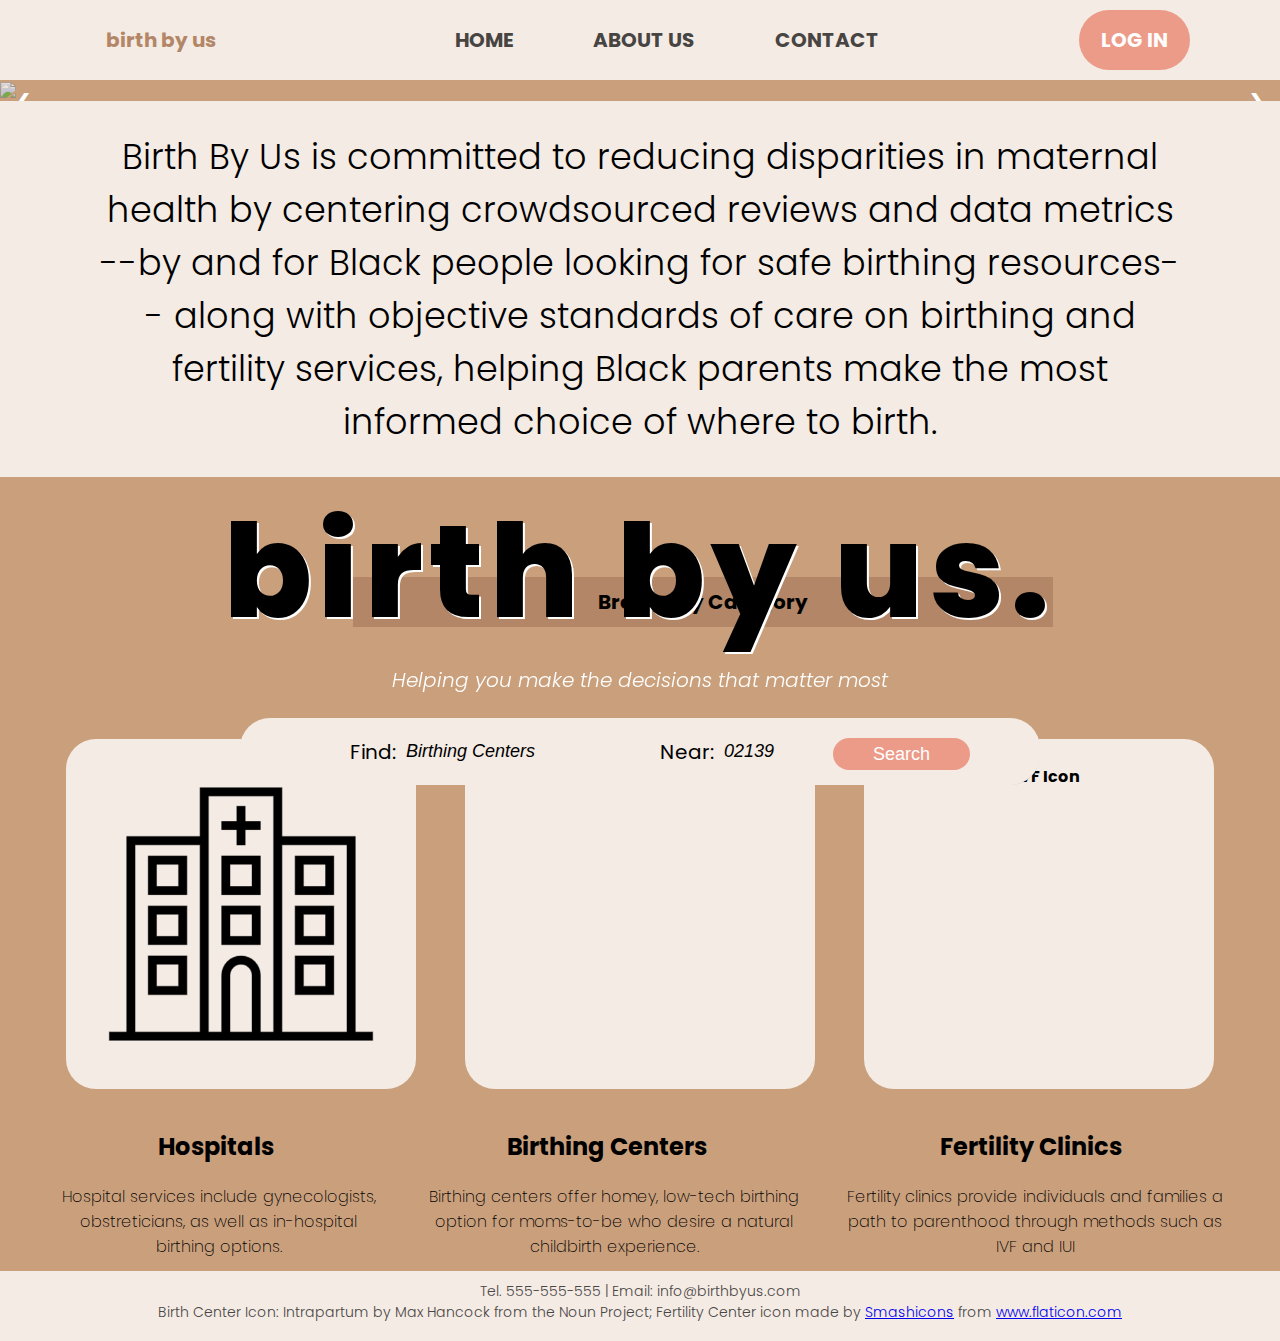
==== index.html @ 6ff8e8ef "just checking" ====
<!DOCTYPE html>
<html lang="en">
<head>
    <meta charset="UTF-8">
    <meta http-equiv="X-UA-Compatible" content="IE=edge">
    <meta name="viewport" content="width=device-width, initial-scale=1.0">
    <title>birth by us</title>
    <link rel="stylesheet" href="index.css" />
    <link rel="stylesheet" href="https://fonts.googleapis.com/css2?family=Poppins:ital,wght@0,100;0,200;0,300;0,400;0,500;0,700;0,800;1,100;1,200;1,300;1,400;1,500;1,700&display=swap"/>
    <script type="text/javascript" src="index.js"></script>
</head>

<body>
    <nav>
        <div id="NavBarContainer">
            <a id="NavLogo" href="./index.html">
                birth by us
            </a>
            <ul>
                <li><a href="./index.html">HOME</a></li>
                <li><a href="./pages/About.html" >ABOUT US</a> </li>
                <li> <a href="./pages/Contact.html">CONTACT</a></li>
                
    
            </ul>
            <nav id="NavBarButton"><a href="pages/Login.html">LOG IN</a>  </nav>
        </div>
    
    </nav>
    <div class= "header">
        <h1>birth by us. </h1>
    <div>
        <h6> Helping you make the decisions that matter most</h6>
    </div>
    

    <div class="search-bar">
        <div class = "search-contents">
        <form  action ="/" method = "get"  class = "searchbar-form">
          <label> Find:  </label>
            <input type="text" class= "search-cont" name="service" size="20"  placeholder = "Birthing Centers"/>
           
            <label> Near: </label>
            <input type="text" class= "search-cont" name="service" size="6"  placeholder = "02139"/>
            <a href="./pages/Feed.html"><button class="search-btn">Search </button> </a>
            </form>
          
        
        </div>
        </div>
        </div>
    <!-- Slideshow container -->
<div class="slideshow-container">

    <!-- Full-width images with number and caption text -->
    <div class="mySlides fade">
     
      <img src="./images/black mom baby afro.jpg" style="width:100%">
   
    </div>
  
    <div class="mySlides fade">
     
      <img src="./images/Image Slider 2.jpeg" style="width:100%">
    
    </div>
  
    <div class="mySlides fade">
 
      <img src="./images/Image Slider 3.jpeg" style="width:100%">
      
    </div>

    <div class="mySlides fade">
 
        <img src="./images/Image Slider Option 2.jpg" style="width:100%">
        
      </div>

      <div class="mySlides fade">
 
        <img src="./images/Image Slider 5.jpeg" style="width:100%">
        
      </div>

      <div class="mySlides fade">
 
        <img src="./images/Image Slider 6.jpeg" style="width:100%">
        
      </div>
  
    <!-- Next and previous buttons -->
    <a class="prev" onclick="plusSlides(-1)">&#10094;</a>
    <a class="next" onclick="plusSlides(1)">&#10095;</a>
  </div>
  <div class="mission">
    <p>
    Birth By Us is committed to reducing disparities in maternal health by centering crowdsourced reviews and data metrics --by and for Black people looking for safe birthing resources-- along with objective standards of care on birthing and fertility services, helping Black parents make the most informed choice of where to birth. 
    </p>
</div>

<div class = "subtitle">
    <p> Browse by Category</p>
   </div>
   <div>
    <center>
        <table>
         <tr>
             
             <th>
                 <div class="icon-holder">
                     <img src="./images/hospital-icon-png.png" alt="hospital icon"/>
                 </div>
             </th>
             <th>
             <div class="icon-holder">
                    <img src= "./images/birthcentericon.png"  alt= "birth center icon"/>
                 </div>
             </th>
             <th>
             <div class="icon-holder">
                    <img src= "./images/ivficon.png" alt="IVF Icon"/>
                 </div>
             </th>
         </tr>

       <tr>
           <th>
               <h2>Hospitals</h2>
           </th>
           <th>
               <h2>Birthing Centers</h2>
           </th>
           <th>
               <h2>Fertility Clinics</h2>
           </th>
       </tr>

       <tr>
           <td>
               <p>
               Hospital services include gynecologists, obstreticians, as well as in-hospital birthing options.
               </p>
           </td>

           <td>
               <p>
               Birthing centers offer homey, low-tech birthing option for moms-to-be who desire a natural childbirth experience.
               </p>
           </td>

           <td>
               <p>
               Fertility clinics provide individuals and families a path to parenthood through methods such as IVF and IUI
               </p>
           </td>
       </tr>

     </table> 
     </center>
   </div>
   <div class = "footer">
    <p> Tel. 555-555-555 | Email: info@birthbyus.com </p> 
    <p>Birth Center Icon: Intrapartum by Max Hancock from the Noun Project; Fertility Center icon made by <a href="https://www.flaticon.com/authors/smashicons" >Smashicons</a> from <a href="https://www.flaticon.com/" title="Flaticon">www.flaticon.com</a>
    </p>
 </div>


  
  
  <!-- The dots/circles
  <div style="text-align:center">
    <span class="dot" onclick="currentSlide(1)"></span>
    <span class="dot" onclick="currentSlide(2)"></span>
    <span class="dot" onclick="currentSlide(3)"></span>
  </div> -->
    
  <script>
    var slideIndex = 1;
    showSlides(slideIndex);
    
    function plusSlides(n) {
      showSlides(slideIndex += n);
    }
    
    function currentSlide(n) {
      showSlides(slideIndex = n);
    }
    
    function showSlides(n) {
      var i;
      var slides = document.getElementsByClassName("mySlides");
      var dots = document.getElementsByClassName("dot");
      if (n > slides.length) {slideIndex = 1}    
      if (n < 1) {slideIndex = slides.length}
      for (i = 0; i < slides.length; i++) {
          slides[i].style.display = "none";  
      }
    //   for (i = 0; i < dots.length; i++) {
    //       dots[i].className = dots[i].className.replace(" active", "");
    //   }
      slides[slideIndex-1].style.display = "block";  
    //   dots[slideIndex-1].className += " active";
    }
    </script>
</body>
</html>
---- index.css ----
*{
    box-sizing: border-box;
    margin:0;
    padding: 0;
    /* font-family: "Poppins", sans-serif; */
  }
  
  
 
body {
   
    /* height: 2000px; */
    position: relative; 
    /* overflow-y: scroll; */
  }
  html {overflow-y: scroll; overflow-x:hidden;}
  
  html, body{
  margin: 0;
  padding: 0;
  border: 0;
  font-family: "Poppins", sans-serif;
  background-color: #c99f7c;
  }

  nav {
    background: #F4EBE4;
    height: 80px;
    display: flex;
    justify-content: center;
    align-items: center;
    font-size: 1rem;
    position: sticky;
    top: 0;
    z-index: 30;
   
  }
#NavBarContainer{
    display:flex;
    justify-content: space-between;
    height:80px;
    z-index: 1;
    width: 100%;
    padding: 0 24 px;
    max-width: 1100px;
    position: sticky;
}
  
#NavLogo{
    color:#b28666;
    justify-self: flex-start;
    cursor: pointer;
    font-size: 20px;
    display: flex;
    align-items: center;
    /* //margin-left: 24px; */
    font-weight: bold;
    text-decoration: none;
    /* // float:left; */


}

nav ul{
    display:flex;
    list-style:none;
    text-align:center;
    margin-right:-22px;
    align-items:center;
    /* // justify-content: center;
    // float:right; */
   

}

nav li{
    height:80px;
    padding: 0px 24px;
}

nav a{
    color: #474442;
    display:flex;
    align-items: center;
    text-decoration:none;
    font-weight:bold;
    font-size: 20px;
    padding: 40px 1rem;
    height: 100%;
    cursor:pointer;
    /* // justify-content: center;
    // float:right; */
}
nav a:active{
        border-bottom: 3px solid #EC9B89; 
    }
nav a:hover{
        color:black;
    }

#NavBarButton a{
    border-radius: 30px;
    background: #EC9B89;
    white-space: nowrap;
    padding: 10px 22px;
    color: #fff;
    font-size: 16px;
    outline: none;
    border: none;
    cursor: pointer;
    font-weight:bold;
    transition: all 0.2s ease-in-out;
    text-decoration:none;
    font-size: 20px;  
    display:flex;
    align-items:center;
    height:60px;
}

#NavBarButton a:hover{
    transition: all 0.2s ease-in-out;
    background: #bd7c6e;
    color: #fff;
}

.header{
    z-index: 99;
    display: flex;
    align-items: center;
    text-align: center;
    flex-direction: column;
    justify-content: center;
    width:100%;
    top:550px;
    position:absolute;
}

.header h1{
    font-family: 'Poppins';
    font-style: normal;
    font-weight: 800;
    font-size: 130px;
    line-height: 43px;
    
    letter-spacing: 0.05em;
    /* font-family: "Poppins", sans-serif; */
    /* font-family: 'Prata', serif; */
    color: black;
    text-shadow: 2px 2px white;
    margin-bottom: 50px;
   

  }

  .header h6{
  
    /* position: absolute; */
    font-family:'Poppins';
    font-style: italic;
    font-weight: 300;
    font-size: 20px;
    line-height: 75px;
    color: white;
    /* identical to box height, or 167% */
    
    
  }
  
* {box-sizing:border-box}

/* Slideshow container */
.slideshow-container {
  max-width: 100vw;
  position: relative;
  margin: auto;
}

/* Hide the images by default */
/* Hide the images by default */
.mySlides {
    display: none;
  }

/* Next & previous buttons */
.prev, .next {
  cursor: pointer;
  position: absolute;
  top: 50%;
  width: auto;
  margin-top: -22px;
  padding: 16px;
  color: white;
  font-weight: bold;
  font-size: 18px;
  transition: 0.6s ease;
  border-radius: 0 3px 3px 0;
  user-select: none;
}

/* Position the "next button" to the right */
.next {
  right: 0;
  border-radius: 3px 0 0 3px;
}

/* On hover, add a black background color with a little bit see-through */
.prev:hover, .next:hover {
  background-color: #474442;
  opacity: .8;
}

/* Caption text
.text {
  color: #f2f2f2;
  font-size: 15px;
  padding: 8px 12px;
  position: absolute;
  bottom: 8px;
  width: 100%;
  text-align: center;
}

Number text (1/3 etc)
.numbertext {
  color: #f2f2f2;
  font-size: 12px;
  padding: 8px 12px;
  position: absolute;
  top: 0;
} */

/* The dots/bullets/indicators */
.dot {
  cursor: pointer;
  height: 15px;
  width: 15px;
  margin: 0 2px;
  background-color: #bbb;
  border-radius: 50%;
  display: inline-block;
  transition: background-color 0.6s ease;
}

.active, .dot:hover {
  background-color: #717171;
}

/* Fading animation */
.fade {
  -webkit-animation-name: fade;
  -webkit-animation-duration: 1.5s;
  animation-name: fade;
  animation-duration: 1.5s;
}

.mySlides{
    opacity:.7;
}

@-webkit-keyframes fade {
  from {opacity: .3}
  to {opacity: .7}
}

@keyframes fade {
  from {opacity: .3}
  to {opacity: .7}
}

/* searchbar css */
.search-bar {
    border-radius:30px;
    /* margin:auto; */
    display:flex;
    /* justify-content: center; */
    align-items: center;
    position: relative;
    width: 800px;
    height: 67px;
    flex-direction: row;
    z-index:10;
    /* top: 591px;
    left: 23vw; */
    
    background: #F4EBE4;
    /* border: 1px solid #000000; */
    box-sizing: border-box;
    backdrop-filter: blur(4px);
    font-family: "Poppins", sans-serif;
    

}

label {
    font-weight: 400;
    font-size: 20px;
    margin-left: 10px;
    color:#000000;
    align-items: center;
}


.search-cont {
    background:#0000;
    font-size: 18px;
    font-style: italic;
    color: black;
    width: auto;
    border-radius: 30px;
    /* border: 1px; */
    padding: 10px 10px;
    text-decoration: none;
    display: flex;
    flex-direction: row;
    align-items: center;
    
    
    

}

 
input{
    /* resize: none; */
    outline: none;
    border:none;
    font-weight:400;
    color: #0000;
}

.search-cont:hover{
    background: #e4cfbe;
}

.search-btn{
    background: #EC9B89;
    border-radius: 30px;
    width: auto;
    position: absolute;
    padding: .7% 5%;
    font-size: 18px;
    font-weight: 300;
    color: #ffffff;
    border: none;
    /* margin-left: 620px; */
    top: 20px;
    margin-left: 10px;
    /* z-index: inherit; */
    cursor: pointer;

}

.search-btn:hover{
    background: #bd7c6e ;
}

.search-contents{
    display: flex;
    align-items: center;
    justify-content: center;
    flex-direction:row;
    margin-left: 100px;
}

::placeholder {
    color:black;
    font-weight: 400;
    
  }

.searchbar-form{
    display:flex;
    flex-direction: row;
    justify-content: center;
    align-items: center;
  }

  
.mission{
    /* margin-top: 10px; */
    position: relative;
    width: 100vw;
    height: 376px;
    background: #F4EBE4;
    display:flex;
    justify-content: center;
    align-items: center;
    text-align: center;
    z-index:4;
    margin-top: -4px;
    
}

.mission p {
    font-size: 35px;
    width: 85vw;
    font-weight: 300;
}

/* browse by category css */
.hospital-icon{
    width: 280px;
    height: 280px;
}


.icon-holder{
    background: #F4EBE4;
    border-radius: 30px;
    width: 350px;
    height: 350px;
    display: flex;
    justify-content: center;
    align-items: center;
    margin-bottom: 20px;
}

.icon-holder:hover{
    background-color:#c3bcb6;
    cursor: pointer;
}
.icon-holder img{
    width: 300px;
    height: 300px;
    color: black;
    

}

td p{
    font-size: 16px;
    font-weight:200;
    text-align: center;
    margin-bottom:10px;
}

td, th {
    text-align: center;
    padding:10px 10px;
    
    display: flex;
    justify-content: center;
    
    
}
table{
    margin: 40px;
    position: relative;
    top: 160px;
    
}
tr,th{
    display: flex;
    justify-content: space-around;
    text-align: center;
}

.all th{
    width: 450px;
}

.subtitle{
    background: #B28666;
    width:700px;
    display: flex;
    justify-content: center;
    align-items: center;
    height:50px;
    font-weight: 700;
    font-size: 20px;
    position:relative;
    top: 100px;
    left: 353px;
}

/* footer */

.footer {
    background: #F4EBE4;
    width: 100vw;
    padding: 10px;
    bottom: 0;
    height: 70px;
    align-items: center;
    justify-content: center;
    margin-top: 150px;
  

  
}

.footer p{
    font-weight: 300;
    font-size: 14px;
    color: #494644;
    text-align: center;
}
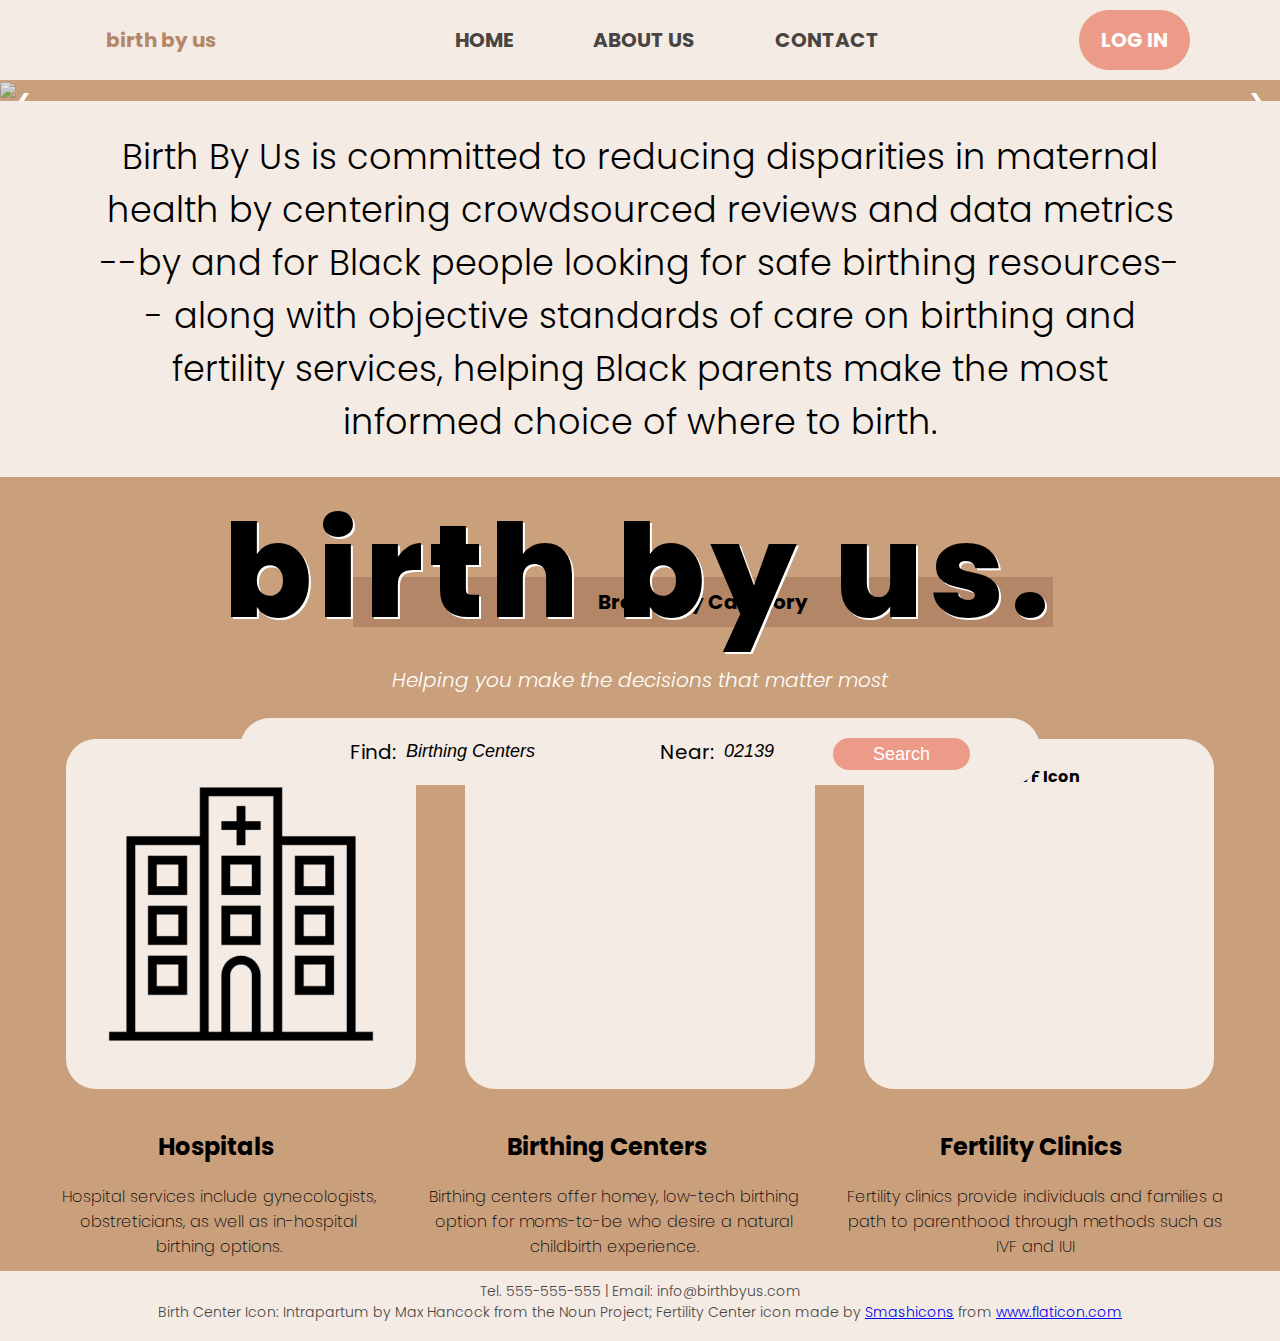
==== commit a0c53713: "starting landing page" ====
--- a/index.html
+++ b/index.html
@@ -7,6 +7,7 @@
     <title>birth by us</title>
     <link rel="stylesheet" href="index.css" />
     <link rel="stylesheet" href="https://fonts.googleapis.com/css2?family=Poppins:ital,wght@0,100;0,200;0,300;0,400;0,500;0,700;0,800;1,100;1,200;1,300;1,400;1,500;1,700&display=swap"/>
+    <link href="https://fonts.googleapis.com/css2?family=Cinzel&family=Montserrat:wght@100&display=swap" rel="stylesheet">
     <script type="text/javascript" src="index.js"></script>
 </head>
 
--- a/index.css
+++ b/index.css
@@ -32,7 +32,8 @@
     font-size: 1rem;
     position: sticky;
     top: 0;
-    z-index: 30;
+    z-index: 99;
+    font-family: "Poppins", sans-serif;
    
   }
 #NavBarContainer{
@@ -124,7 +125,7 @@
 }
 
 .header{
-    z-index: 99;
+    z-index: 90;
     display: flex;
     align-items: center;
     text-align: center;
@@ -471,6 +472,7 @@
     position:relative;
     top: 100px;
     left: 353px;
+    font-family: "Poppins", sans-serif;
 }
 
 /* footer */
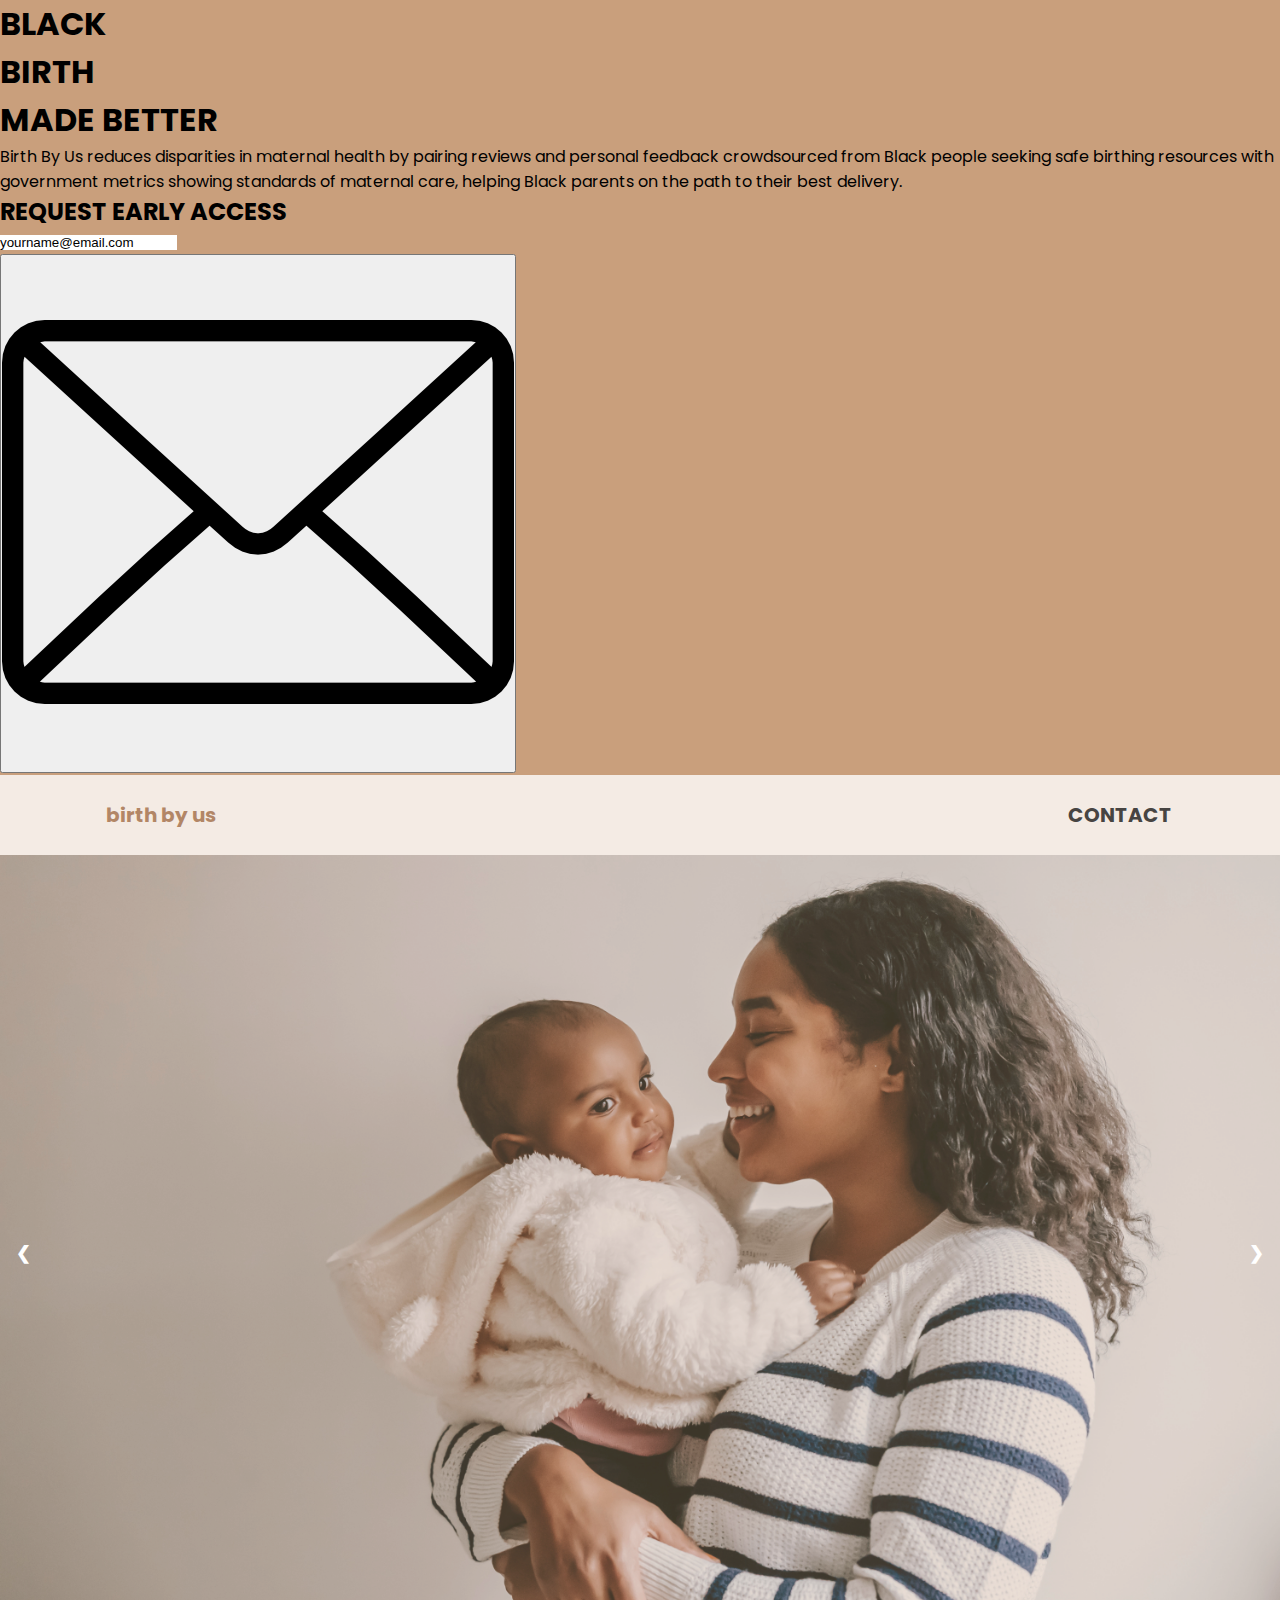
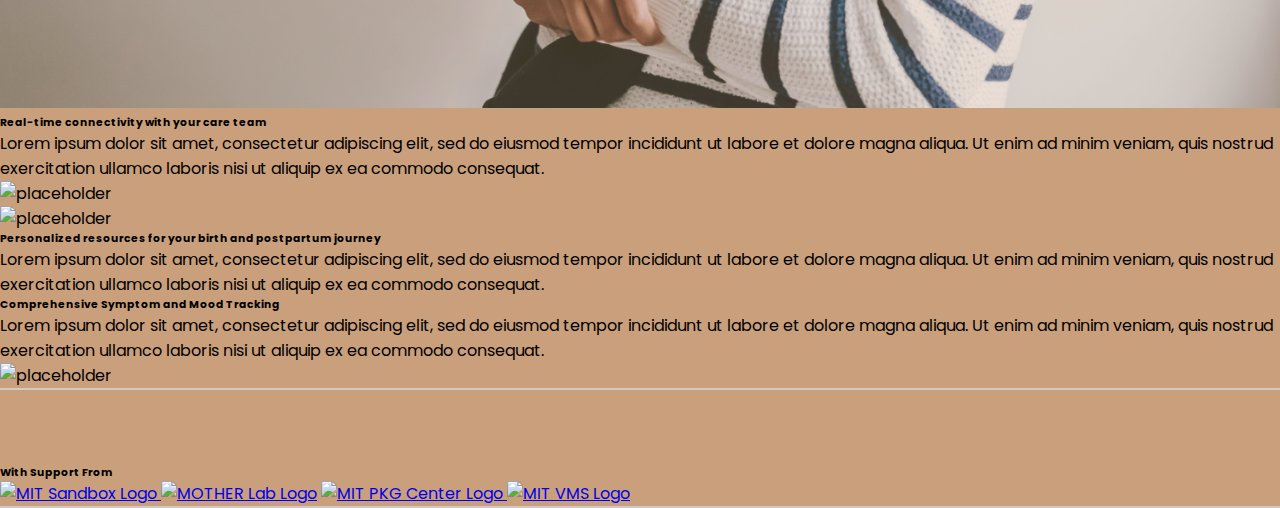
==== commit 31074593: "fixing relative paths" ====
--- a/index.html
+++ b/index.html
@@ -4,205 +4,201 @@
     <meta charset="UTF-8">
     <meta http-equiv="X-UA-Compatible" content="IE=edge">
     <meta name="viewport" content="width=device-width, initial-scale=1.0">
-    <title>birth by us</title>
+    <title>Birth By Us - Coming Soon!</title>    
+    <script src="https://code.jquery.com/jquery-3.6.0.js" integrity="sha256-H+K7U5CnXl1h5ywQfKtSj8PCmoN9aaq30gDh27Xc0jk=" crossorigin="anonymous"></script>
     <link rel="stylesheet" href="index.css" />
     <link rel="stylesheet" href="https://fonts.googleapis.com/css2?family=Poppins:ital,wght@0,100;0,200;0,300;0,400;0,500;0,700;0,800;1,100;1,200;1,300;1,400;1,500;1,700&display=swap"/>
     <link href="https://fonts.googleapis.com/css2?family=Cinzel&family=Montserrat:wght@100&display=swap" rel="stylesheet">
-    <script type="text/javascript" src="index.js"></script>
+    <link href="https://fonts.googleapis.com/css2?family=Montserrat:wght@200&display=swap" rel="stylesheet">
+    <!-- <script src="https://wzrd.in/standalone/formdata-polyfill"></script>
+    <script src="https://wzrd.in/standalone/promise-polyfill@latest"></script>
+    <script src="https://wzrd.in/standalone/whatwg-fetch@latest"></script> -->
+    
+    <!-- <script>
+      const scriptURL = 'https://script.google.com/macros/s/AKfycbyNnKTWGRuVP-s5a5J-nE_4CvB3vjlPwzdeZ0rVAtXZ1LhPDg6mUsQGslbYEujeP3aqlw/exec'
+      const form = document.forms['submit-to-google-sheet']
+    
+    </script> -->
+
+    <script>
+      function SubForm(){
+        $.ajax({
+          url: "https://api.apispreadsheets.com/data/wRZuLTYVSdPDDURr/",
+          type:'post',
+          data: {"email": $("#email").val()},
+          success: function(){
+            console.log("success")
+            alert("We've got you! Be on the lookout for an email in the coming days!")
+          },
+          error: function(){
+            alert("Hmm ... something went wrong. Please send an email to hello@birthbyus.com")
+          }
+        });
+      }
+      </script>
 </head>
-
 <body>
-    <nav>
-        <div id="NavBarContainer">
-            <a id="NavLogo" href="./index.html">
-                birth by us
-            </a>
-            <ul>
-                <li><a href="./index.html">HOME</a></li>
-                <li><a href="./pages/About.html" >ABOUT US</a> </li>
-                <li> <a href="./pages/Contact.html">CONTACT</a></li>
+    <div id="overlay-cover-text">
+        <h1>BLACK </h1>
+            <h1> BIRTH </h1>
+        <h1>MADE BETTER</h1>
+        <p>
+            Birth By Us reduces disparities in maternal health by pairing reviews and personal feedback crowdsourced from Black people seeking safe birthing resources with government metrics showing standards of maternal care, helping Black parents on the path to their best delivery. 
+
+
+        </p>
+        <div id="email-collector">
+            <h2>REQUEST EARLY ACCESS</h2>
+            <div id="envelope">
+            <form id="myForm">
+                <input type="email" id="email" name="email" placeholder="yourname@email.com">
                 
-    
-            </ul>
-            <nav id="NavBarButton"><a href="pages/Login.html">LOG IN</a>  </nav>
-        </div>
-    
-    </nav>
-    <div class= "header">
-        <h1>birth by us. </h1>
-    <div>
-        <h6> Helping you make the decisions that matter most</h6>
+            </form>
+            
+              <button onClick="SubForm()" type="submit"><img src= "../images/envelope.png" />
+              </button>  
+              
+            </div>
+            
+        </div>
+        
     </div>
-    
-
-    <div class="search-bar">
-        <div class = "search-contents">
-        <form  action ="/" method = "get"  class = "searchbar-form">
-          <label> Find:  </label>
-            <input type="text" class= "search-cont" name="service" size="20"  placeholder = "Birthing Centers"/>
-           
-            <label> Near: </label>
-            <input type="text" class= "search-cont" name="service" size="6"  placeholder = "02139"/>
-            <a href="./pages/Feed.html"><button class="search-btn">Search </button> </a>
-            </form>
+    <!-- <script>
+      const scriptURL = 'https://script.google.com/macros/s/AKfycbyNnKTWGRuVP-s5a5J-nE_4CvB3vjlPwzdeZ0rVAtXZ1LhPDg6mUsQGslbYEujeP3aqlw/exec'
+      const form = document.forms['submit-to-google-sheet']
+    
+      form.addEventListener('submit', e => {
+        e.preventDefault()
+        fetch(scriptURL, { method: 'POST', body: new FormData(form)})
+          .then(response => console.log('Success!', response))
+          .catch(error => console.error('Error!', error.message))
+      })
+    </script> -->
+    <div id="overlay-cover">
+  
+    </div>
+
+    
+    <div class="slideshow-container">
+        <nav>
+            <div id="NavBarContainer">
+                <a id="NavLogo" href="./index.html">
+                    birth by us
+                </a>
+                <ul>
+                    <!-- <li><a href="../pages/coming-soon.html">HOME</a></li>
+                    <li><a href="../pages/About.html" >ABOUT US</a> </li> -->
+                    <li> <a href="./pages/Contact.html">CONTACT</a></li>
+                    
+        
+                </ul>
+            
+            </div>
+        
+        </nav>
+
+        <!-- Full-width images with number and caption text -->
+        <div class="mySlides fade">
+         
+          <img src="./images/mom looking at baby.jpg" style="width:100%">
+       
+        </div>
+      
+        <div class="mySlides fade">
+         
+          <img src="./images/pexels-werner-pfennig-6482345.jpg" style="width:100%">
+        
+        </div>
+      
+        <div class="mySlides fade">
+     
+          <img src="./images/mom with afro 2.jpg" style="width:100%">
           
-        
-        </div>
-        </div>
-        </div>
-    <!-- Slideshow container -->
-<div class="slideshow-container">
-
-    <!-- Full-width images with number and caption text -->
-    <div class="mySlides fade">
+        </div>
+    
+      
+        <!-- Next and previous buttons -->
+        <a class="prev" onclick="plusSlides(-1)">&#10094;</a>
+        <a class="next" onclick="plusSlides(1)">&#10095;</a>
+      </div>
+      <div class="top-three">
+        <div class="top-three-blurb">
+          <h6>Real-time connectivity with your care team</h6>
+          <p>Lorem ipsum dolor sit amet, consectetur adipiscing elit, sed do eiusmod tempor incididunt ut labore et dolore magna aliqua. 
+            Ut enim ad minim veniam, quis nostrud exercitation ullamco laboris nisi ut aliquip ex ea commodo consequat. </p>
+        </div>
+        <div class="top-three-img">
+          <div class="backshadow"></div>
+          <img src= "./images/iphone_2-removebg-preview.png" alt="placeholder"/>
+        </div>
+      </div>
+
+      <div class="top-three">
+        <div class="top-three-img">
+          <div class="backshadow"></div>
+          <img id="img2" src= "./images/iphone_2-removebg-preview.png" alt="placeholder"/>
+        </div>
+        <div class="top-three-blurb">
+          <h6>Personalized resources for your birth and postpartum journey</h6>
+          <p>Lorem ipsum dolor sit amet, consectetur adipiscing elit, sed do eiusmod tempor incididunt ut labore et dolore magna aliqua. 
+            Ut enim ad minim veniam, quis nostrud exercitation ullamco laboris nisi ut aliquip ex ea commodo consequat. </p>
+        </div>
+       
+      </div>
+
+      <div class="top-three">
+        <div class="top-three-blurb">
+          <h6>Comprehensive Symptom and Mood Tracking</h6>
+          <p>Lorem ipsum dolor sit amet, consectetur adipiscing elit, sed do eiusmod tempor incididunt ut labore et dolore magna aliqua. 
+            Ut enim ad minim veniam, quis nostrud exercitation ullamco laboris nisi ut aliquip ex ea commodo consequat. </p>
+        </div>
+        <div class="top-three-img">
+          <div class="backshadow"></div>
+          <img src= "./images/iphone_2-removebg-preview.png" alt="placeholder"/>
+        
+        </div>
+      </div>
+      <hr color="#d1c9c6">
+      <br>
+      <br>
+      <br>
+      <h6> With Support From</h6>
+      <div class="logo-cloud">
+       
+        <a href="http://sandbox.mit.edu/"> <img src="./images/mit sandbox.png" id="sandbox" alt="MIT Sandbox Logo"/> </a>
+        <a href="https://motherlab.org/"><img src="./images/cropped-final-motherlab-logo-removebg-preview.png" alt="MOTHER Lab Logo"/></a> 
+       <a href="https://pkgcenter.mit.edu/"> <img src="./images/mit pkg logo.png" alt="MIT PKG Center Logo"/> </a>
+        <a href="https://vms.mit.edu/"><img src="./images/mit_vms-removebg-preview.png" alt= "MIT VMS Logo" /></a> 
+      </div>
+      <hr color="#d1c9c6">
      
-      <img src="./images/black mom baby afro.jpg" style="width:100%">
-   
-    </div>
-  
-    <div class="mySlides fade">
-     
-      <img src="./images/Image Slider 2.jpeg" style="width:100%">
-    
-    </div>
-  
-    <div class="mySlides fade">
- 
-      <img src="./images/Image Slider 3.jpeg" style="width:100%">
-      
-    </div>
-
-    <div class="mySlides fade">
- 
-        <img src="./images/Image Slider Option 2.jpg" style="width:100%">
-        
-      </div>
-
-      <div class="mySlides fade">
- 
-        <img src="./images/Image Slider 5.jpeg" style="width:100%">
-        
-      </div>
-
-      <div class="mySlides fade">
- 
-        <img src="./images/Image Slider 6.jpeg" style="width:100%">
-        
-      </div>
-  
-    <!-- Next and previous buttons -->
-    <a class="prev" onclick="plusSlides(-1)">&#10094;</a>
-    <a class="next" onclick="plusSlides(1)">&#10095;</a>
-  </div>
-  <div class="mission">
-    <p>
-    Birth By Us is committed to reducing disparities in maternal health by centering crowdsourced reviews and data metrics --by and for Black people looking for safe birthing resources-- along with objective standards of care on birthing and fertility services, helping Black parents make the most informed choice of where to birth. 
-    </p>
-</div>
-
-<div class = "subtitle">
-    <p> Browse by Category</p>
-   </div>
-   <div>
-    <center>
-        <table>
-         <tr>
-             
-             <th>
-                 <div class="icon-holder">
-                     <img src="./images/hospital-icon-png.png" alt="hospital icon"/>
-                 </div>
-             </th>
-             <th>
-             <div class="icon-holder">
-                    <img src= "./images/birthcentericon.png"  alt= "birth center icon"/>
-                 </div>
-             </th>
-             <th>
-             <div class="icon-holder">
-                    <img src= "./images/ivficon.png" alt="IVF Icon"/>
-                 </div>
-             </th>
-         </tr>
-
-       <tr>
-           <th>
-               <h2>Hospitals</h2>
-           </th>
-           <th>
-               <h2>Birthing Centers</h2>
-           </th>
-           <th>
-               <h2>Fertility Clinics</h2>
-           </th>
-       </tr>
-
-       <tr>
-           <td>
-               <p>
-               Hospital services include gynecologists, obstreticians, as well as in-hospital birthing options.
-               </p>
-           </td>
-
-           <td>
-               <p>
-               Birthing centers offer homey, low-tech birthing option for moms-to-be who desire a natural childbirth experience.
-               </p>
-           </td>
-
-           <td>
-               <p>
-               Fertility clinics provide individuals and families a path to parenthood through methods such as IVF and IUI
-               </p>
-           </td>
-       </tr>
-
-     </table> 
-     </center>
-   </div>
-   <div class = "footer">
-    <p> Tel. 555-555-555 | Email: info@birthbyus.com </p> 
-    <p>Birth Center Icon: Intrapartum by Max Hancock from the Noun Project; Fertility Center icon made by <a href="https://www.flaticon.com/authors/smashicons" >Smashicons</a> from <a href="https://www.flaticon.com/" title="Flaticon">www.flaticon.com</a>
-    </p>
- </div>
-
-
-  
-  
-  <!-- The dots/circles
-  <div style="text-align:center">
-    <span class="dot" onclick="currentSlide(1)"></span>
-    <span class="dot" onclick="currentSlide(2)"></span>
-    <span class="dot" onclick="currentSlide(3)"></span>
-  </div> -->
-    
-  <script>
-    var slideIndex = 1;
-    showSlides(slideIndex);
-    
-    function plusSlides(n) {
-      showSlides(slideIndex += n);
-    }
-    
-    function currentSlide(n) {
-      showSlides(slideIndex = n);
-    }
-    
-    function showSlides(n) {
-      var i;
-      var slides = document.getElementsByClassName("mySlides");
-      var dots = document.getElementsByClassName("dot");
-      if (n > slides.length) {slideIndex = 1}    
-      if (n < 1) {slideIndex = slides.length}
-      for (i = 0; i < slides.length; i++) {
-          slides[i].style.display = "none";  
-      }
-    //   for (i = 0; i < dots.length; i++) {
-    //       dots[i].className = dots[i].className.replace(" active", "");
-    //   }
-      slides[slideIndex-1].style.display = "block";  
-    //   dots[slideIndex-1].className += " active";
-    }
-    </script>
+      <script>
+        var slideIndex = 1;
+        showSlides(slideIndex);
+        
+        function plusSlides(n) {
+          showSlides(slideIndex += n);
+        }
+        
+        function currentSlide(n) {
+          showSlides(slideIndex = n);
+        }
+        
+        function showSlides(n) {
+          var i;
+          var slides = document.getElementsByClassName("mySlides");
+          var dots = document.getElementsByClassName("dot");
+          if (n > slides.length) {slideIndex = 1}    
+          if (n < 1) {slideIndex = slides.length}
+          for (i = 0; i < slides.length; i++) {
+              slides[i].style.display = "none";  
+          }
+        //   for (i = 0; i < dots.length; i++) {
+        //       dots[i].className = dots[i].className.replace(" active", "");
+        //   }
+          slides[slideIndex-1].style.display = "block";  
+        //   dots[slideIndex-1].className += " active";
+        }
+        </script>
 </body>
 </html>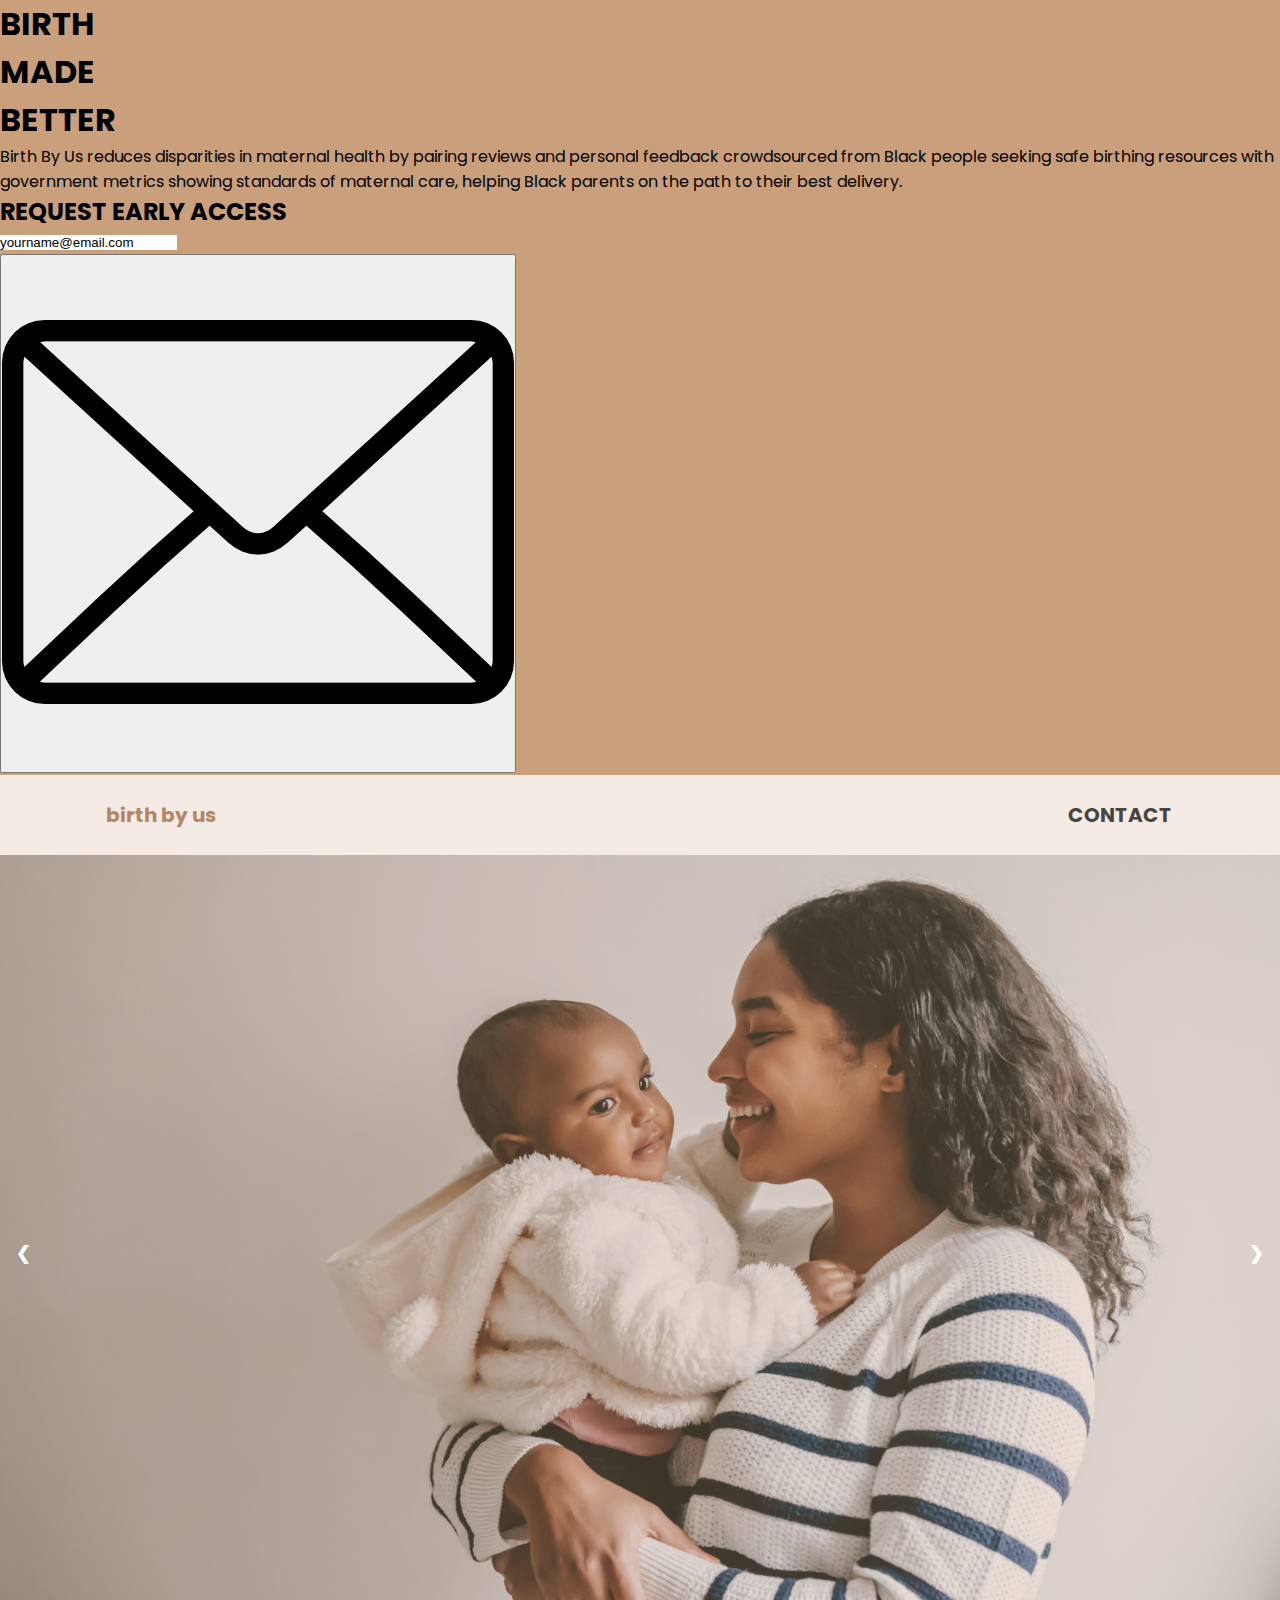
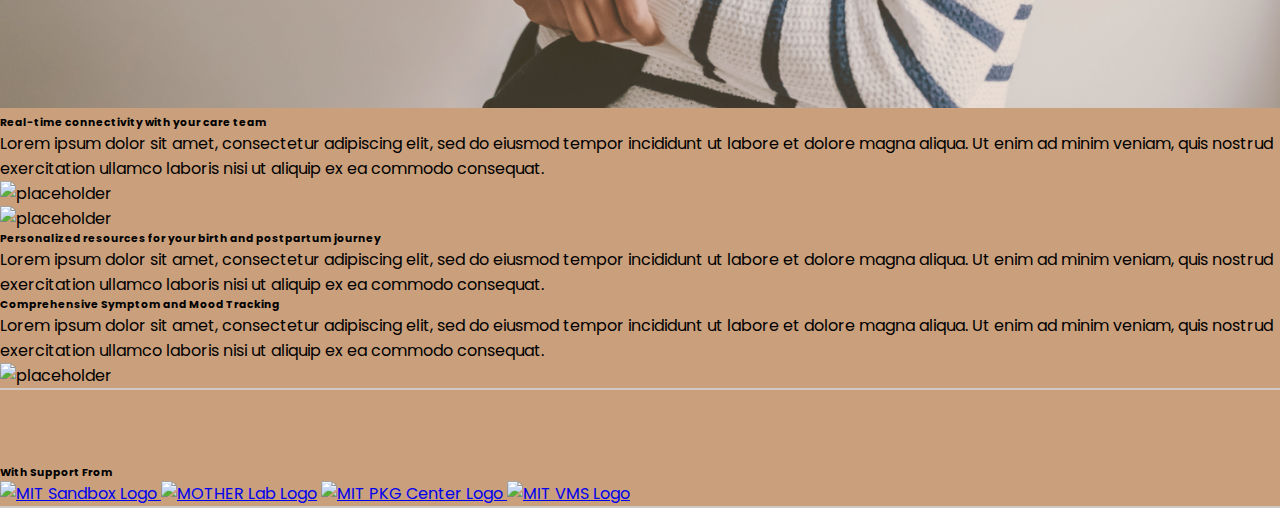
==== commit e289a9d8: "birth made better" ====
--- a/index.html
+++ b/index.html
@@ -6,7 +6,7 @@
     <meta name="viewport" content="width=device-width, initial-scale=1.0">
     <title>Birth By Us - Coming Soon!</title>    
     <script src="https://code.jquery.com/jquery-3.6.0.js" integrity="sha256-H+K7U5CnXl1h5ywQfKtSj8PCmoN9aaq30gDh27Xc0jk=" crossorigin="anonymous"></script>
-    <link rel="stylesheet" href="index.css" />
+    <link rel="stylesheet" href="./index.css" />
     <link rel="stylesheet" href="https://fonts.googleapis.com/css2?family=Poppins:ital,wght@0,100;0,200;0,300;0,400;0,500;0,700;0,800;1,100;1,200;1,300;1,400;1,500;1,700&display=swap"/>
     <link href="https://fonts.googleapis.com/css2?family=Cinzel&family=Montserrat:wght@100&display=swap" rel="stylesheet">
     <link href="https://fonts.googleapis.com/css2?family=Montserrat:wght@200&display=swap" rel="stylesheet">
@@ -39,9 +39,9 @@
 </head>
 <body>
     <div id="overlay-cover-text">
-        <h1>BLACK </h1>
-            <h1> BIRTH </h1>
-        <h1>MADE BETTER</h1>
+        <h1>BIRTH </h1>
+            <h1> MADE </h1>
+        <h1>BETTER</h1>
         <p>
             Birth By Us reduces disparities in maternal health by pairing reviews and personal feedback crowdsourced from Black people seeking safe birthing resources with government metrics showing standards of maternal care, helping Black parents on the path to their best delivery. 
 
@@ -55,7 +55,7 @@
                 
             </form>
             
-              <button onClick="SubForm()" type="submit"><img src= "../images/envelope.png" />
+              <button onClick="SubForm()" type="submit"><img src= "./images/envelope.png" />
               </button>  
               
             </div>
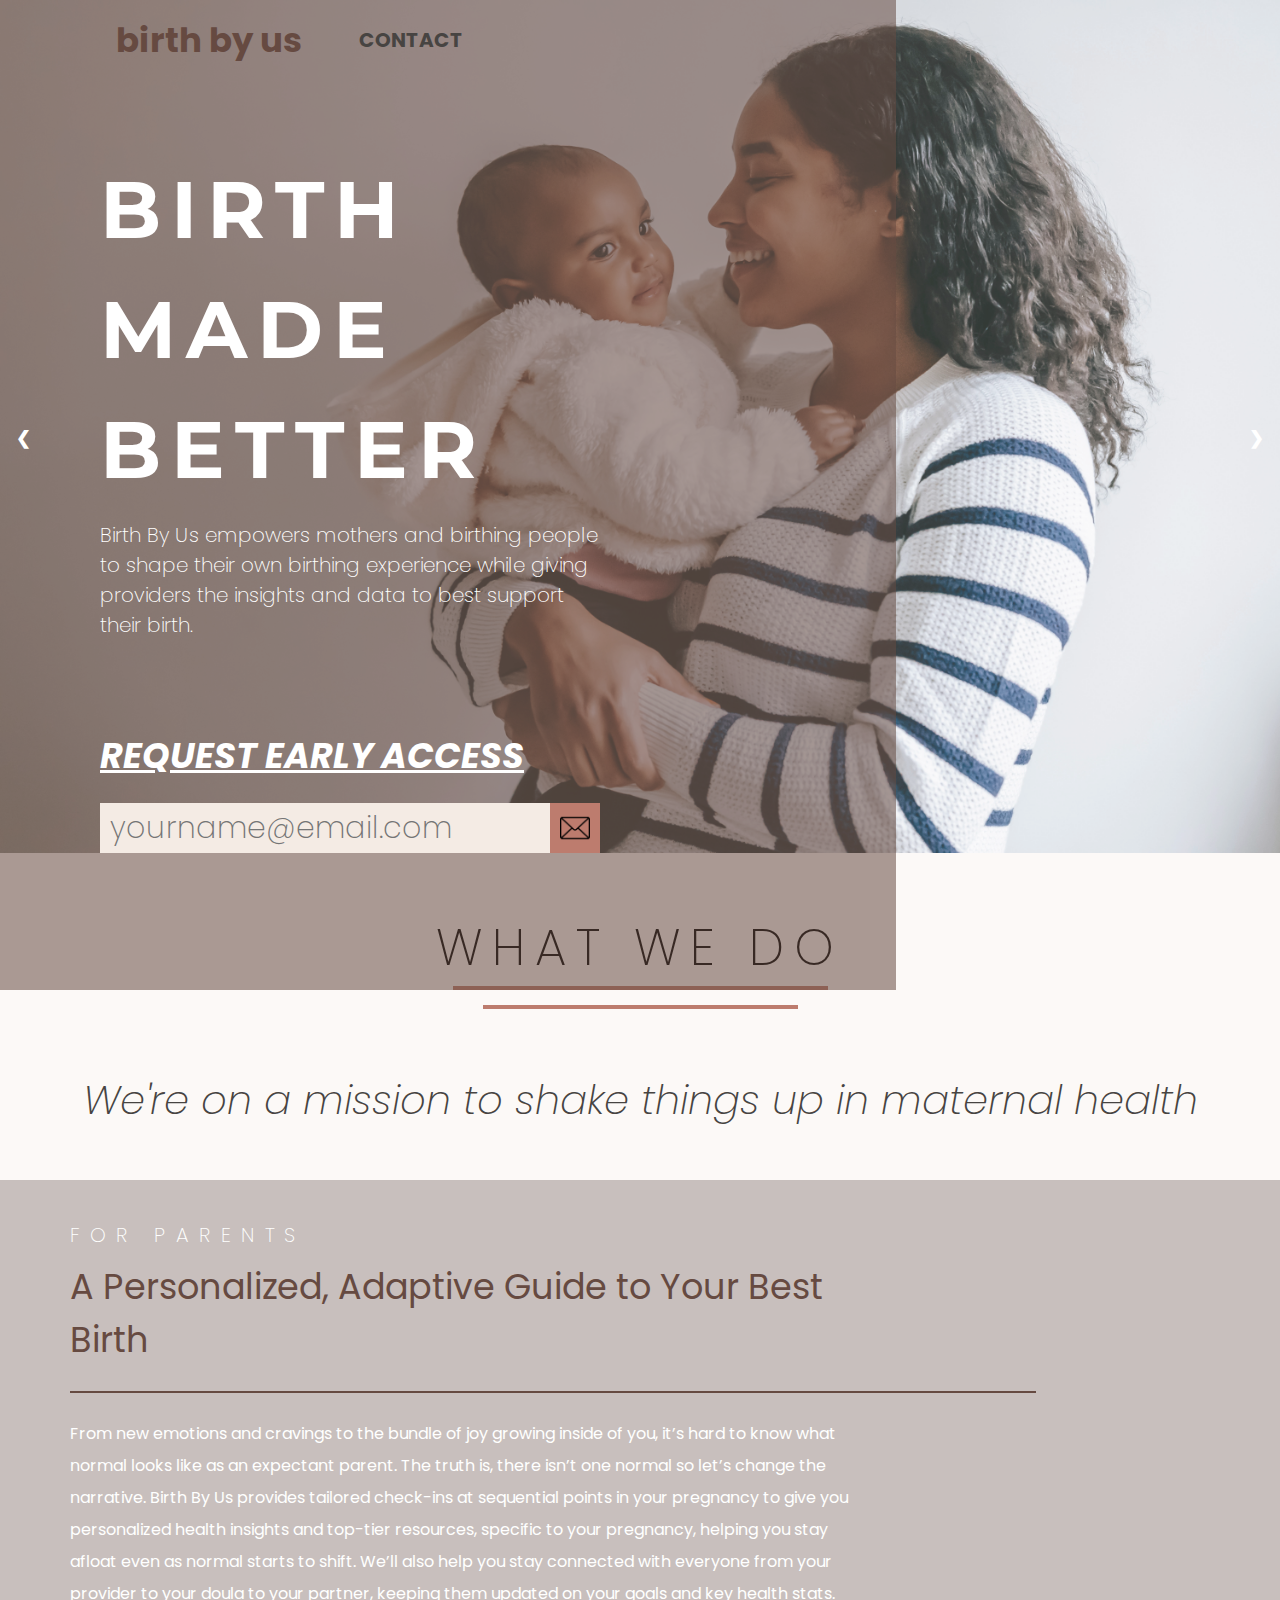
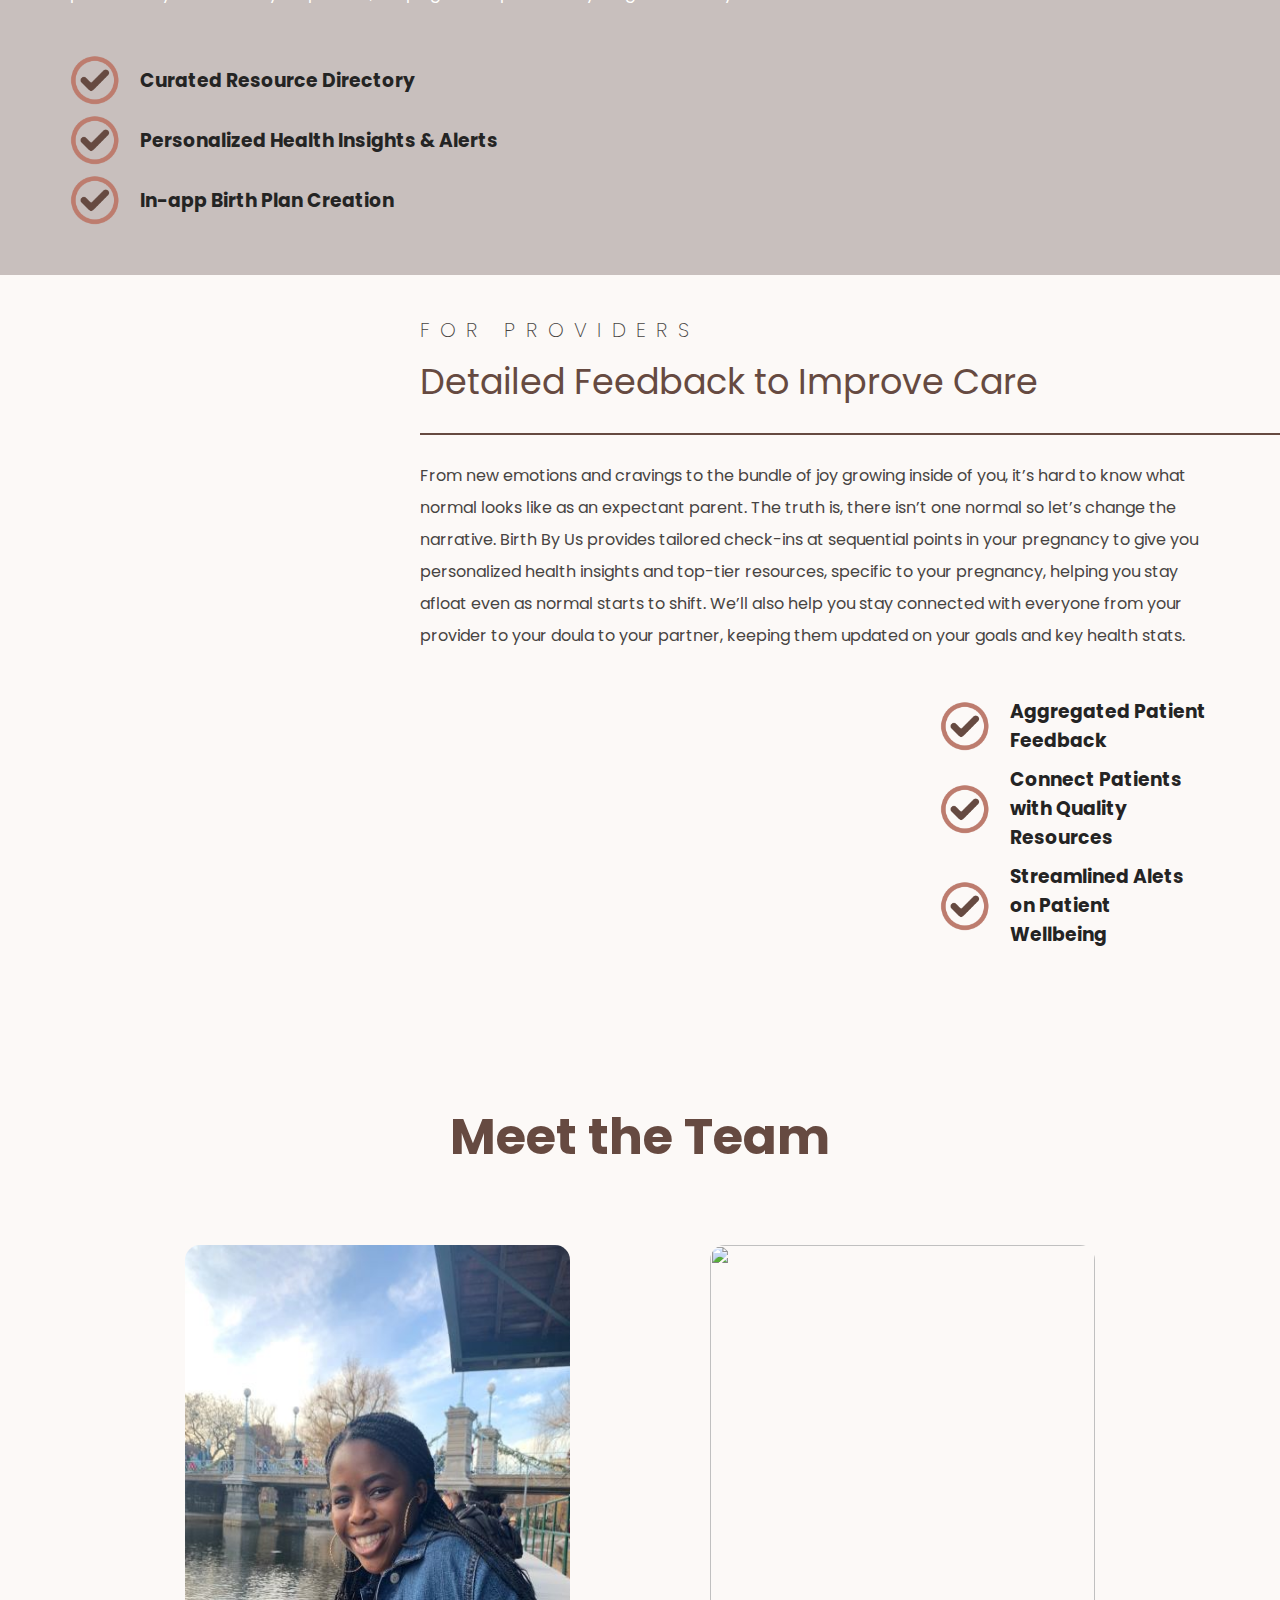
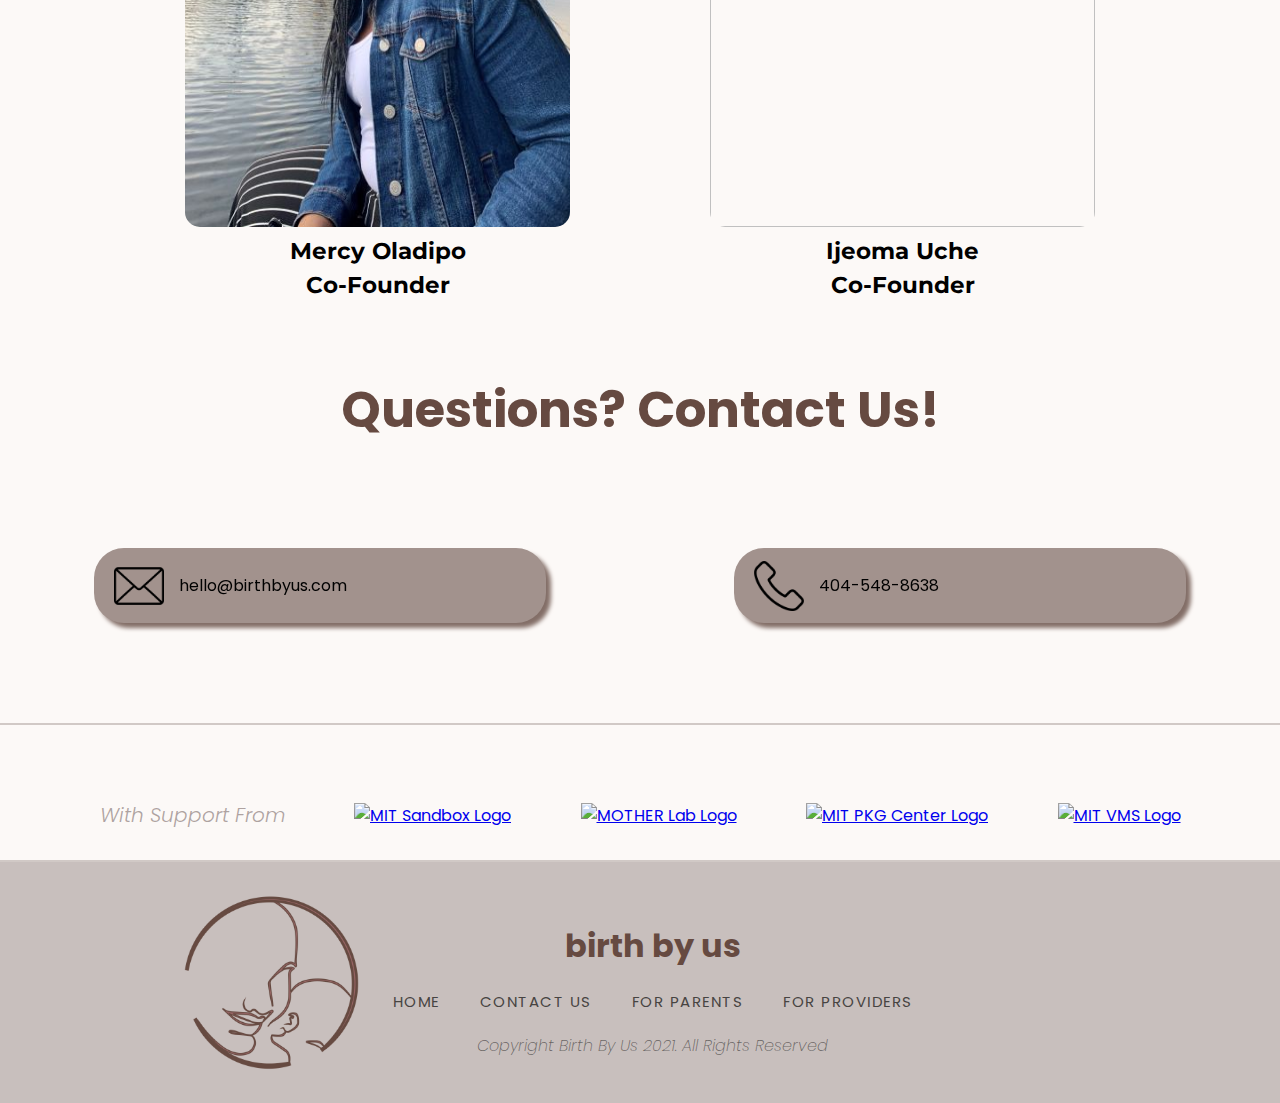
==== commit edb3eb64: "lots of redone stuff" ====
--- a/index.html
+++ b/index.html
@@ -10,6 +10,7 @@
     <link rel="stylesheet" href="https://fonts.googleapis.com/css2?family=Poppins:ital,wght@0,100;0,200;0,300;0,400;0,500;0,700;0,800;1,100;1,200;1,300;1,400;1,500;1,700&display=swap"/>
     <link href="https://fonts.googleapis.com/css2?family=Cinzel&family=Montserrat:wght@100&display=swap" rel="stylesheet">
     <link href="https://fonts.googleapis.com/css2?family=Montserrat:wght@200&display=swap" rel="stylesheet">
+    
     <!-- <script src="https://wzrd.in/standalone/formdata-polyfill"></script>
     <script src="https://wzrd.in/standalone/promise-polyfill@latest"></script>
     <script src="https://wzrd.in/standalone/whatwg-fetch@latest"></script> -->
@@ -36,15 +37,37 @@
         });
       }
       </script>
+      <link rel="icon" type="image/x-icon"  href="./images/birthfinal_white (1).png" >
 </head>
 <body>
     <div id="overlay-cover-text">
+      
+      <script>
+        $( document ).ready(function() {
+          setTimeout(function() {
+          $("#made").fadeOut(3300).fadeIn(2500).delay(3500).fadeOut(2500);
+    $("#better").fadeOut(2500);
+    $("#safer").delay(4500).fadeIn(3000).fadeOut(2500);
+    $("#by").delay(11500).fadeIn(3000);
+    $("#us").delay(12100).fadeIn(3000);
+          }, 3000);
+  
+});
+      </script>
+        <h1> BIRTH </h1>
+        <h1 id="made" >MADE</h1>
+        <h1 id="by" class="hidden"> BY </h1>
+        <h1 id = "better"> BETTER </h1>
+        <h1 id="safer" class="hidden" >SAFER</h1>
+        <h1 id="us" class="hidden"> US </h1>
+        
+<!--         
         <h1>BIRTH </h1>
             <h1> MADE </h1>
-        <h1>BETTER</h1>
-        <p>
-            Birth By Us reduces disparities in maternal health by pairing reviews and personal feedback crowdsourced from Black people seeking safe birthing resources with government metrics showing standards of maternal care, helping Black parents on the path to their best delivery. 
-
+        <h1>BETTER</h1> -->
+
+        <p id="blurb">
+          Birth By Us empowers mothers and birthing people to shape their own birthing experience while giving providers the insights and data to best support their birth.
 
         </p>
         <div id="email-collector">
@@ -121,7 +144,7 @@
         <a class="prev" onclick="plusSlides(-1)">&#10094;</a>
         <a class="next" onclick="plusSlides(1)">&#10095;</a>
       </div>
-      <div class="top-three">
+      <!-- <div class="top-three">
         <div class="top-three-blurb">
           <h6>Real-time connectivity with your care team</h6>
           <p>Lorem ipsum dolor sit amet, consectetur adipiscing elit, sed do eiusmod tempor incididunt ut labore et dolore magna aliqua. 
@@ -157,20 +180,124 @@
           <img src= "./images/iphone_2-removebg-preview.png" alt="placeholder"/>
         
         </div>
-      </div>
+      </div> -->
+
+      <div class = "what-we-do">
+        <h4> WHAT WE DO</h4>
+        <hr color=#BD7C6E>
+        <hr id="second-line" color=#BD7C6E>
+        <h5>We're on a mission to shake things up in maternal health</h5>
+      </div>
+
+      <div class="brown-box" id="for-parents">
+        <h6>FOR PARENTS</h6>  
+        <h2>A Personalized, Adaptive Guide to Your Best Birth</h2>
+        <hr color="#664A41"/>
+        <p>
+          From new emotions and cravings to the bundle of joy growing inside of you, it’s hard to know what normal looks like as an expectant parent. The truth is, there isn’t one normal so let’s change the narrative. Birth By Us provides tailored check-ins at sequential points in your pregnancy to give you personalized health insights and top-tier resources, specific to your pregnancy, helping you stay afloat even as normal starts to shift. We’ll also help you stay connected with everyone from your provider to your doula to your partner, keeping them updated on your goals and key health stats.
+        </p>
+        <span><img src="./images/checkbox-removebg-preview.png"> <h3>Curated Resource Directory</h3>  </span>
+        <span><img src="./images/checkbox-removebg-preview.png"> <h3>Personalized Health Insights & Alerts</h3>  </span>
+        <span><img src="./images/checkbox-removebg-preview.png"> <h3>In-app Birth Plan Creation</h3>  </span>
+       
+       
+
+      </div>
+
+      <div class="cream-box" id="for-providers">
+        <h6>FOR PROVIDERS</h6>  
+        <h2>Detailed Feedback to Improve Care</h2>
+        <hr color="#664A41"/>
+        <p>
+          From new emotions and cravings to the bundle of joy growing inside of you, it’s hard to know what normal looks like as an expectant parent. The truth is, there isn’t one normal so let’s change the narrative. Birth By Us provides tailored check-ins at sequential points in your pregnancy to give you personalized health insights and top-tier resources, specific to your pregnancy, helping you stay afloat even as normal starts to shift. We’ll also help you stay connected with everyone from your provider to your doula to your partner, keeping them updated on your goals and key health stats.
+        </p>
+        <span><img src="./images/checkbox-removebg-preview.png"> <h3>Aggregated Patient Feedback</h3>  </span>
+        <span><img src="./images/checkbox-removebg-preview.png"> <h3>Connect Patients with Quality Resources</h3>  </span>
+        <span><img src="./images/checkbox-removebg-preview.png"> <h3>Streamlined Alets on Patient Wellbeing</h3>  </span>
+       
+       
+
+      </div>
+      <div class="meet-the-team">
+        <h1>Meet the Team</h1>
+        <div class="meet-the-team-pics">
+          <a href= "https://www.linkedin.com/in/mercyoladipo/">
+        <div class="meet-the-team-span">
+          <div class="container"> <img class="image"  src="./images/Mercy Oladipo Updated Headshot for outlook small.jpg">
+            <div class="pic-overlay">
+              <div class="text">Lorem Ipsum blah blah</div>
+            </div>
+          </div>
+        </a>
+         
+          <h5> Mercy Oladipo</h5>
+          <h5>Co-Founder</h5>
+
+        </div>
+        <a href="https://www.linkedin.com/in/ijeoma-uche-0233a2201/">
+        <div  class="meet-the-team-span">
+          <div class="container"><img  class= "image" src="./images/Ijeoma_Uche_Headshot.jpeg">
+            <div class="pic-overlay">
+              <div class="text">Lorem Ipsum blah blah</div>
+          </div>
+        </div>
+      </a>
+          <h5>Ijeoma Uche</h5>
+          <h5>Co-Founder</h5>
+        
+      </div>
+      </div>
+    </div>
+      
+        <h1 id="questions">Questions? Contact Us!</h1>
+        <div class="questions">
+        <div class="q-button">
+          <span>
+          <img class="span-img" src="./images/envelope.png">
+          <p>hello@birthbyus.com</p>
+        </span>
+        </div>
+        <div class="q-button">
+          <span>
+          <img class="span-img" src="./images/telephone (1).png">
+          <p>404-548-8638</p>
+        </span>
+        </div>
+      
+    </div>
       <hr color="#d1c9c6">
       <br>
       <br>
       <br>
-      <h6> With Support From</h6>
+      
       <div class="logo-cloud">
-       
+        <h6> With Support From</h6>
         <a href="http://sandbox.mit.edu/"> <img src="./images/mit sandbox.png" id="sandbox" alt="MIT Sandbox Logo"/> </a>
         <a href="https://motherlab.org/"><img src="./images/cropped-final-motherlab-logo-removebg-preview.png" alt="MOTHER Lab Logo"/></a> 
        <a href="https://pkgcenter.mit.edu/"> <img src="./images/mit pkg logo.png" alt="MIT PKG Center Logo"/> </a>
         <a href="https://vms.mit.edu/"><img src="./images/mit_vms-removebg-preview.png" alt= "MIT VMS Logo" /></a> 
       </div>
       <hr color="#d1c9c6">
+
+      <div class="correct-footer">
+        <img src="./images/birthfinal_brown (1) (1).png">
+        <div class="footer-text">
+          <h1> birth by us</h1>
+        
+          <div class="footer-text-span">
+            <a href="./index.html">
+              HOME
+            </a>
+            <a href= "./index.html">CONTACT US</a>
+            <a href="#for-parents">FOR PARENTS</a>
+            <a href="#for-providers">FOR PROVIDERS</a>
+          </div>
+       
+          <p>
+            Copyright Birth By Us 2021. All Rights Reserved
+          </p>
+        </div>
+      </div>
      
       <script>
         var slideIndex = 1;
--- a/index.css
+++ b/index.css
@@ -20,20 +20,23 @@
   padding: 0;
   border: 0;
   font-family: "Poppins", sans-serif;
-  background-color: #c99f7c;
+  /* background-color: #c99f7c; */
+  background-color: #fcf9f7;
   }
 
   nav {
-    background: #F4EBE4;
+    
     height: 80px;
     display: flex;
-    justify-content: center;
+    justify-content: flex-start;
     align-items: center;
     font-size: 1rem;
-    position: sticky;
+    
     top: 0;
     z-index: 99;
     font-family: "Poppins", sans-serif;
+    position: absolute;
+    margin-left: 100px;
    
   }
 #NavBarContainer{
@@ -44,14 +47,14 @@
     width: 100%;
     padding: 0 24 px;
     max-width: 1100px;
-    position: sticky;
+    /* position: sticky; */
 }
   
 #NavLogo{
-    color:#b28666;
+    color:#664A41;
     justify-self: flex-start;
     cursor: pointer;
-    font-size: 20px;
+    font-size: 34px;
     display: flex;
     align-items: center;
     /* //margin-left: 24px; */
@@ -92,9 +95,9 @@
     /* // justify-content: center;
     // float:right; */
 }
-nav a:active{
+/* nav a:active{
         border-bottom: 3px solid #EC9B89; 
-    }
+    } */
 nav a:hover{
         color:black;
     }
@@ -169,6 +172,110 @@
   
 * {box-sizing:border-box}
 
+#overlay-cover{
+    height:990px;
+    width: 70%;
+    position:absolute;
+    z-index: 90;
+    background-color: #664A41;
+    opacity: .55;
+    
+}
+
+#overlay-cover-text{
+    z-index: 91;
+    height:990px;
+    width: 70%;
+    position:absolute;
+    padding-top:150px;
+    padding-left: 100px;
+    letter-spacing: 10px;
+    line-height: 1.5;
+}
+
+#overlay-cover-text h1{
+    font-family: 'Montserrat', sans-serif;
+    color: white;
+    
+    font-size: 80px;
+   
+}
+h6{
+    
+    font-size: 20px;
+    font-weight: 300;
+    font-family:"Poppins", sans-serif;
+    text-align: center;
+    font-style: italic;
+    color: rgba(148, 134, 132, 0.75);
+}
+#overlay-cover-text p{
+    font-family: 'Poppins';
+    color: white;
+    letter-spacing: normal;
+    font-weight: 200;
+    font-size: 20px;
+    max-width: 500px;
+   
+}
+
+#email-collector{
+    padding-top:50px;
+    position: absolute;
+    top:680px;
+}
+
+#email-collector form{
+    display: flex;
+    flex-direction: row;
+    align-items: center;
+    justify-content: flex-start;
+}
+#email-collector input{
+    width:450px;
+    height:50px;
+    border:none;
+    background-color: #F4EBE4;
+    font-family: "Poppins";
+    font-weight: 200;
+    font-size:30px;
+    padding:10px;
+    color:#474442;
+}
+#email-collector h2{
+    color:#fff;
+    font-family: "Poppins";
+    letter-spacing: normal;
+    line-height: 1.5;
+    margin-bottom:20px;
+    font-size: 35px;
+    font-style: italic;
+    text-decoration: underline;
+   
+}
+
+#email-collector button{
+    background-color: #BD7C6E;
+    height:50px;
+    width:50px;
+    border:none;
+    padding:10px;
+}
+
+#email-collector button:hover{
+    cursor: pointer;
+}
+
+#email-collector img{
+    width: 100%;
+    height: 100%;
+}
+
+#envelope{
+    display: flex;
+    flex-direction: row;
+    justify-content: flex-start;
+}
 /* Slideshow container */
 .slideshow-container {
   max-width: 100vw;
@@ -196,6 +303,7 @@
   transition: 0.6s ease;
   border-radius: 0 3px 3px 0;
   user-select: none;
+  z-index:91;
 }
 
 /* Position the "next button" to the right */
@@ -231,16 +339,7 @@
 } */
 
 /* The dots/bullets/indicators */
-.dot {
-  cursor: pointer;
-  height: 15px;
-  width: 15px;
-  margin: 0 2px;
-  background-color: #bbb;
-  border-radius: 50%;
-  display: inline-block;
-  transition: background-color 0.6s ease;
-}
+
 
 .active, .dot:hover {
   background-color: #717171;
@@ -255,126 +354,19 @@
 }
 
 .mySlides{
-    opacity:.7;
+    opacity:.8;
 }
 
 @-webkit-keyframes fade {
   from {opacity: .3}
-  to {opacity: .7}
+  to {opacity: .8}
 }
 
 @keyframes fade {
   from {opacity: .3}
-  to {opacity: .7}
-}
-
-/* searchbar css */
-.search-bar {
-    border-radius:30px;
-    /* margin:auto; */
-    display:flex;
-    /* justify-content: center; */
-    align-items: center;
-    position: relative;
-    width: 800px;
-    height: 67px;
-    flex-direction: row;
-    z-index:10;
-    /* top: 591px;
-    left: 23vw; */
-    
-    background: #F4EBE4;
-    /* border: 1px solid #000000; */
-    box-sizing: border-box;
-    backdrop-filter: blur(4px);
-    font-family: "Poppins", sans-serif;
-    
-
-}
-
-label {
-    font-weight: 400;
-    font-size: 20px;
-    margin-left: 10px;
-    color:#000000;
-    align-items: center;
-}
-
-
-.search-cont {
-    background:#0000;
-    font-size: 18px;
-    font-style: italic;
-    color: black;
-    width: auto;
-    border-radius: 30px;
-    /* border: 1px; */
-    padding: 10px 10px;
-    text-decoration: none;
-    display: flex;
-    flex-direction: row;
-    align-items: center;
-    
-    
-    
-
-}
-
- 
-input{
-    /* resize: none; */
-    outline: none;
-    border:none;
-    font-weight:400;
-    color: #0000;
-}
-
-.search-cont:hover{
-    background: #e4cfbe;
-}
-
-.search-btn{
-    background: #EC9B89;
-    border-radius: 30px;
-    width: auto;
-    position: absolute;
-    padding: .7% 5%;
-    font-size: 18px;
-    font-weight: 300;
-    color: #ffffff;
-    border: none;
-    /* margin-left: 620px; */
-    top: 20px;
-    margin-left: 10px;
-    /* z-index: inherit; */
-    cursor: pointer;
-
-}
-
-.search-btn:hover{
-    background: #bd7c6e ;
-}
-
-.search-contents{
-    display: flex;
-    align-items: center;
-    justify-content: center;
-    flex-direction:row;
-    margin-left: 100px;
-}
-
-::placeholder {
-    color:black;
-    font-weight: 400;
-    
-  }
-
-.searchbar-form{
-    display:flex;
-    flex-direction: row;
-    justify-content: center;
-    align-items: center;
-  }
+  to {opacity: .8}
+}
+
 
   
 .mission{
@@ -496,4 +488,467 @@
     font-size: 14px;
     color: #494644;
     text-align: center;
-}+}
+
+
+.logo-cloud{
+    
+    display:flex;
+    justify-content: space-evenly;
+    padding:30px;
+    padding-top:0;
+    align-items: center;
+
+}
+
+.logo-cloud img{
+    width:100px;
+    height:100px;
+    cursor: pointer;
+}
+
+#sandbox{
+    width:167px;
+    height:100px;
+}
+
+.top-three{
+    display: flex;
+    flex-direction: row;
+    width: 100%;
+    padding: 30px 100px;
+    justify-content: space-evenly;
+    align-items: center;
+    text-align: left;
+}
+
+.backshadow{
+    width: 400px;
+    height: 400px;
+    margin-top:164px;
+    background-color:#d1c9c6;
+    position: absolute;
+}
+.top-three-blurb{
+    display: flex;
+    flex-direction: column;
+    align-items: flex-start;
+    width:700px;
+   
+}
+.top-three-blurb h6{
+    text-align: left;
+
+}
+
+
+.top-three-img img{
+    width:422px;
+    height:591px;
+    transform: rotate(10deg);
+    z-index: 9;
+    filter: drop-shadow(10px 5px 4px #a7a19e);
+  
+}
+
+#img2{
+    transform: rotate(-10deg);
+
+}
+
+/* @keyframes text1 {
+    0%,
+    25%,
+    50%,
+    75%,
+    100% {
+    width: 0;
+    }
+    1%,
+    24% {
+    width: 8.7em;
+    }
+    }
+    @keyframes text2 {
+    0%,
+    25%,
+    50%,
+    75%,
+    100% {
+    width: 0;
+    }
+    26%,
+    49% {
+    width: 8em;
+    }
+    }
+    @keyframes text3 {
+    0%,
+    25%,
+    50%,
+    75%,
+    100% {
+    width: 0;
+    }
+    51%,
+    74% {
+    width: 8.7em;
+    }
+    }
+
+  .text_1 {
+    animation: text1;
+  }
+  .text_2 {
+    animation: text2;
+  }
+
+  .text_3 {
+    animation: text3;
+  }
+  .text_1, .text_2, .text_3 {
+    overflow: hidden;
+    white-space: nowrap;
+    display: inline-block;
+    position: relative;
+    animation-duration: 20s;
+    animation-timing-function: steps(25, end);
+    animation-iteration-count: 2;
+  }
+  .text_1::after, .text_2::after, .text_3:after {
+    content: "|";
+    position: absolute;
+    right: 0;
+    animation: caret 1;
+    animation-duration: 4s;
+    animation-timing-function: steps(1, end);
+  } */
+
+
+  .hidden{display:none}
+  #blurb{
+      position: absolute;
+      top:520px;
+  }
+
+  .what-we-do{
+      display: flex;
+      flex-direction: column;
+      justify-content: center;
+      align-items: center;
+      margin-top:50px;
+      margin-bottom: 50px;
+  }
+  .what-we-do h4{
+      text-align: center;
+      font-family: "Poppins";
+      font-size:50px;
+      font-weight: 200;
+      letter-spacing: 10px;
+      color: black;
+  }
+  .what-we-do hr{
+      
+      border-width: 2px;
+      width:375px;
+      margin-bottom:15px;
+  }
+
+  #second-line{
+      width: 315px;
+  }
+  .what-we-do h5{
+      font-family: "Poppins";
+      font-style: italic;
+      font-weight: 200;
+      font-size: 40px;
+      color: #474442;
+      margin-top: 46px;
+  }
+
+  .brown-box{
+      background-color: #C8BFBD;
+      display: flex;
+      flex-direction: column;
+      align-items: flex-start;
+      padding:40px 420px 40px 70px;
+      width:100%;
+  }
+
+  .brown-box h2{
+      color:#664A41;
+      font-family: "Poppins";
+      font-size: 35px;
+      font-weight: 400;
+  }
+
+  .brown-box h6{
+      color:white;
+      font-weight: 200;
+      letter-spacing: 10px;
+      font-size: 20px;
+      font-style: normal;
+      margin-bottom: 10px;
+  }
+
+  .brown-box p{
+      color:white;
+      line-height: 2;
+      margin-bottom: 45px;
+  }
+  .brown-box hr{
+      width:966px;
+      border-width:1px;
+      margin-top: 25px;
+      margin-bottom: 25px;
+  }
+  .brown-box span{
+      display: flex;
+      flex-direction: row;
+      justify-content: flex-start;
+      align-items: center;
+      margin-bottom: 10px;
+  }
+
+  span img{
+      width:50px;
+      height:50px;
+  }
+
+  .brown-box span h3{
+      margin-left:20px;
+      color: #242424;
+  }
+
+  .cream-box span{
+      display: flex;
+      flex-direction: row;
+      justify-content: flex-start;
+      align-items: center;
+      margin-bottom: 10px;
+      margin-left: 520px;
+  }
+  .cream-box span h3{
+      margin-left: 20px;
+      color:#242424;
+  }
+
+  .cream-box p{
+    color:#474442;
+    line-height: 2;
+    margin-bottom: 45px;
+}
+.cream-box hr{
+    width:966px;
+    border-width:1px;
+    margin-top: 25px;
+    margin-bottom: 25px;
+}
+
+.cream-box{
+   
+    display: flex;
+    flex-direction: column;
+    align-items: flex-start;
+    padding:40px 70px 40px 420px;
+    width:100%;
+}
+
+.cream-box h2{
+    color:#664A41;
+    font-family: "Poppins";
+    font-size: 35px;
+    font-weight: 400;
+}
+
+.cream-box h6{
+    color: #474442;
+    font-weight: 200;
+    letter-spacing: 10px;
+    font-size: 20px;
+    font-style: normal;
+    margin-bottom: 10px;
+}
+
+.meet-the-team{
+    display: flex;
+    flex-direction: column;
+    align-items: center;
+    margin-top:100px;
+}
+
+.meet-the-team h1{
+    color:#664A41;
+    font-family: "Poppins";
+    font-size: 50px;
+    font-weight: 300px;
+}
+
+
+
+.meet-the-team-pics{
+    display: flex;
+    flex-direction: row;
+    justify-content: space-around;
+    font-family: "Montserrat";
+    font-style: normal;
+    font-weight: 500;
+    font-size: 28px;
+    line-height: 34px;
+    text-align: center;
+}
+
+.meet-the-team-span{
+    /* margin-top: 20px; */
+    padding:70px;
+}
+.meet-the-team img{
+    width: 385px;
+    height: 582px;
+    border-radius: 15px;
+
+}
+
+#questions{
+    color:#664A41;
+    font-family: "Poppins";
+    font-size: 50px;
+    font-weight: 300px;
+    text-align: center;
+}
+
+.questions{
+    display: flex;
+    flex-direction: row;
+    align-items: center;
+    margin-top:100px;
+    justify-content: space-between;
+    padding-bottom: 100px;
+}
+
+.q-button{
+    background-color: #a2928d;
+    border-radius: 30px;
+    width: 452px;
+    height: 75px;
+    margin:auto;
+    padding:20px;
+    filter: drop-shadow(5px 5px 2px #836e67);
+    display: flex;
+    align-items: center; 
+}
+.q-button span{
+    display: flex;
+    flex-direction: row;
+    align-items: center;
+    /* padding:20px; */
+    
+}
+.q-button p{
+    margin-left: 15px;
+}
+
+.q-button:hover{
+    background-color: #836e67;
+}
+
+.correct-footer{
+    background-color: rgba(148, 134, 132, 0.5);
+    width:100%;
+    display: flex;
+    flex-direction: row;
+
+}
+
+.correct-footer img{
+    width: 175px;
+    height:175px;
+    margin-top:33px;
+    margin-bottom:33px;
+    margin-left:184px;
+
+}
+.footer-text-span{
+    display: flex;
+    flex-direction: row;
+    justify-content: center;
+    
+
+}
+.footer-text a{
+    color: #474442;
+    font-size: 15px;
+    letter-spacing: 0.1em;
+    font-style: normal;
+    padding:20px;
+    text-decoration: none;
+}
+.footer-text a:hover{
+    color:black;
+}
+.footer-text h1{
+    color:#664A41;
+    margin-top: 10px;
+    text-align: center;
+}
+
+.footer-text{
+    width: 100%;
+    margin-right:334px;
+    margin-top:50px;
+    /* display: flex;
+    flex-direction: column;
+    align-items: center;
+    justify-content: space-evenly; */
+    text-align: center;
+}
+
+.footer-text p{
+    color: rgba(0, 0, 0, 0.5);
+    font-family: "Poppins";
+    font-weight: 200;
+    font-style: italic;
+}
+
+.container {
+    position: relative;
+    border-radius: 15px;;
+    
+  }
+  
+  /* .image {
+    display: block;
+    width: 100%;
+    height: auto;
+  } */
+  
+  .pic-overlay {
+    position: absolute;
+    top: 0;
+    bottom: 0;
+    left: 0;
+    right: 0;
+    height: 100%;
+    width: 100%;
+    opacity: 0;
+    transition: .5s ease;
+    background-color: #BD7C6E;
+    border-radius: 15px;
+  }
+  
+  .container:hover .pic-overlay {
+    opacity: .8;
+    cursor: pointer;
+  }
+  
+  .text {
+    color: white;
+    font-size: 20px;
+    position: absolute;
+    top: 50%;
+    left: 50%;
+    -webkit-transform: translate(-50%, -50%);
+    -ms-transform: translate(-50%, -50%);
+    transform: translate(-50%, -50%);
+    text-align: center;
+  }
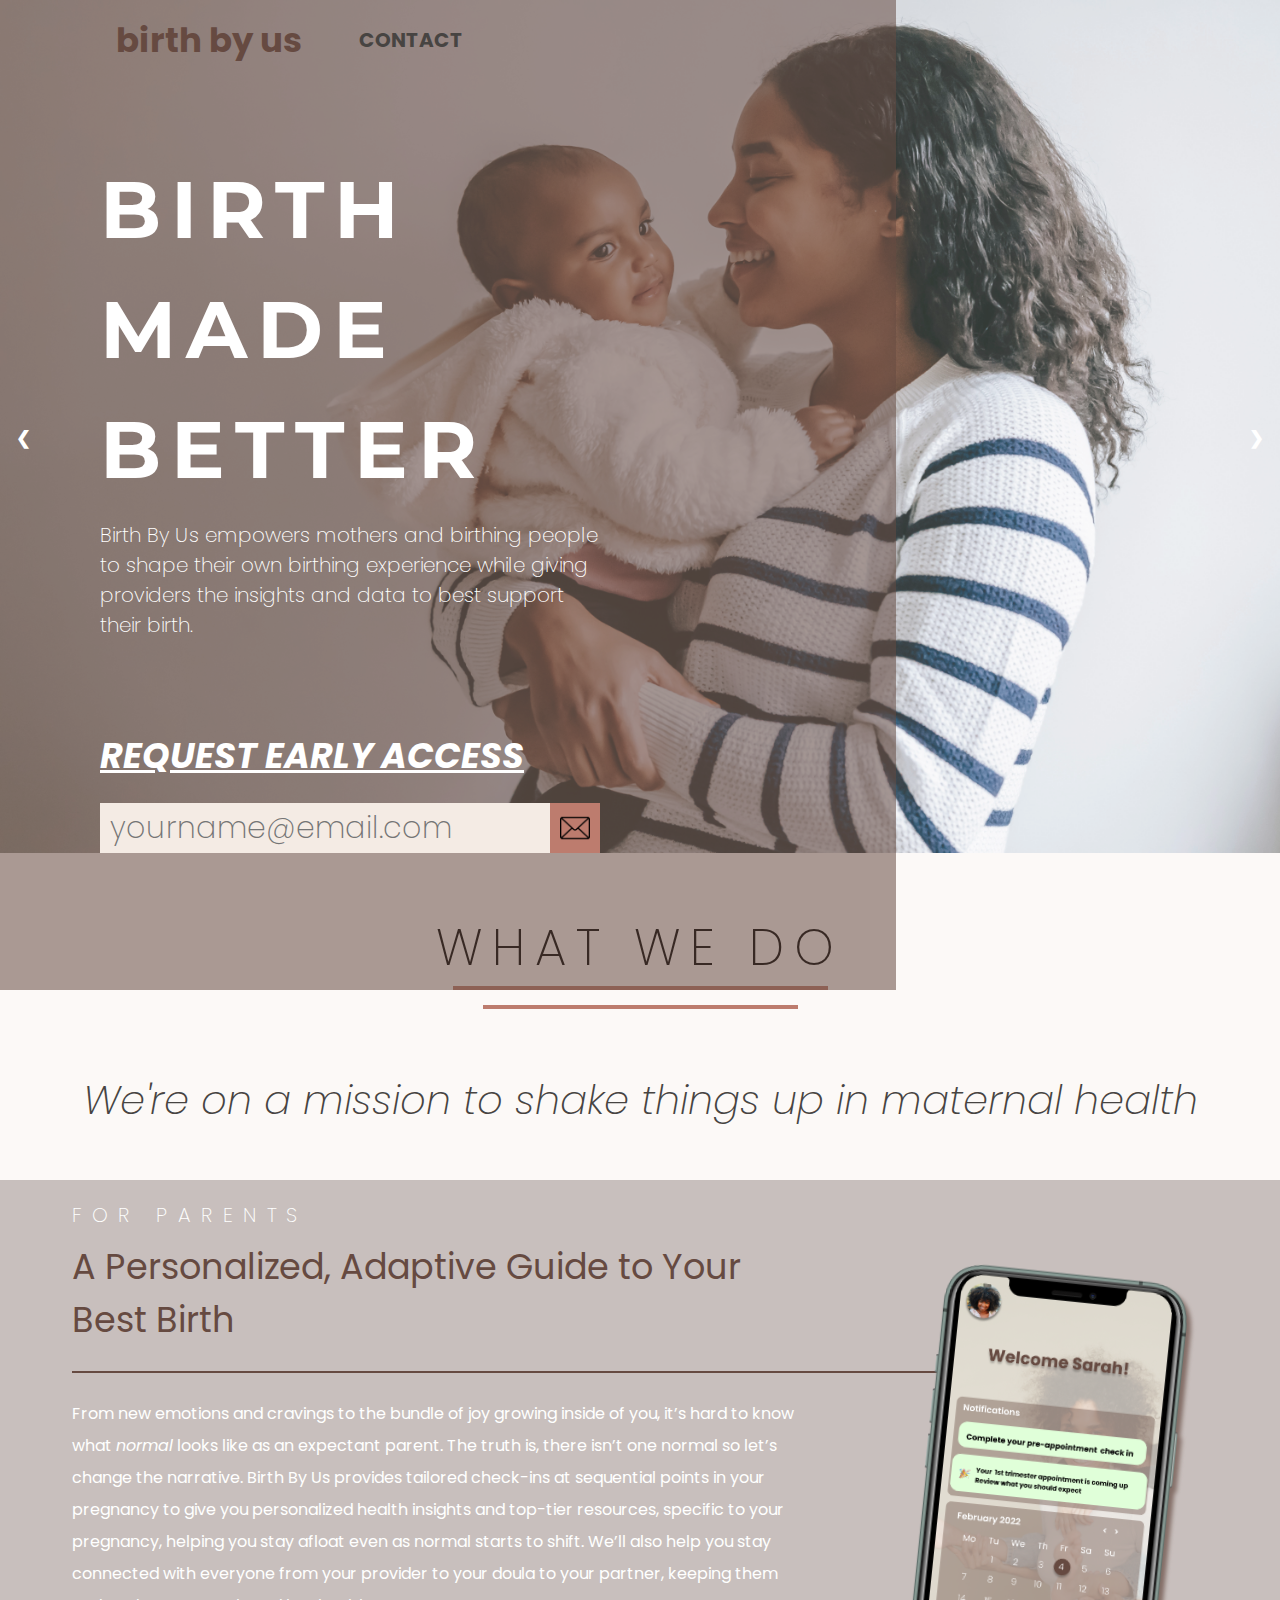
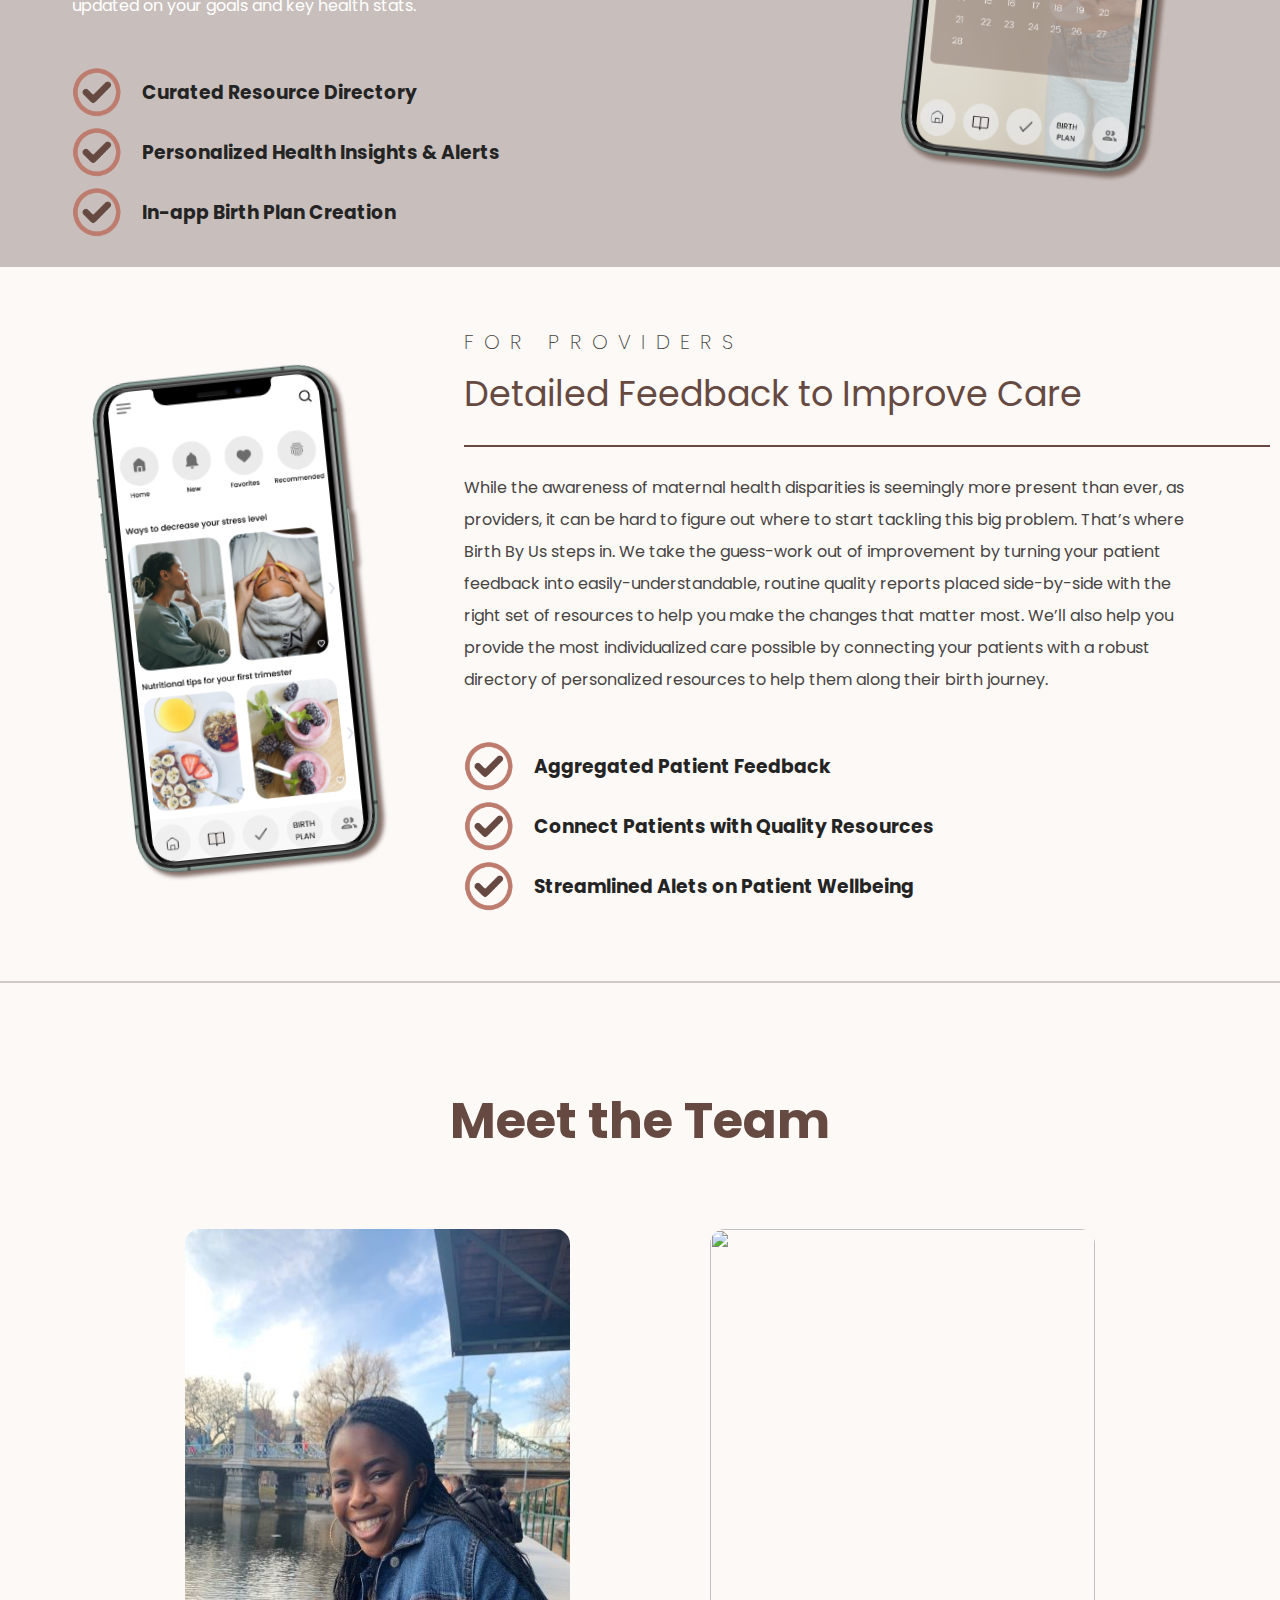
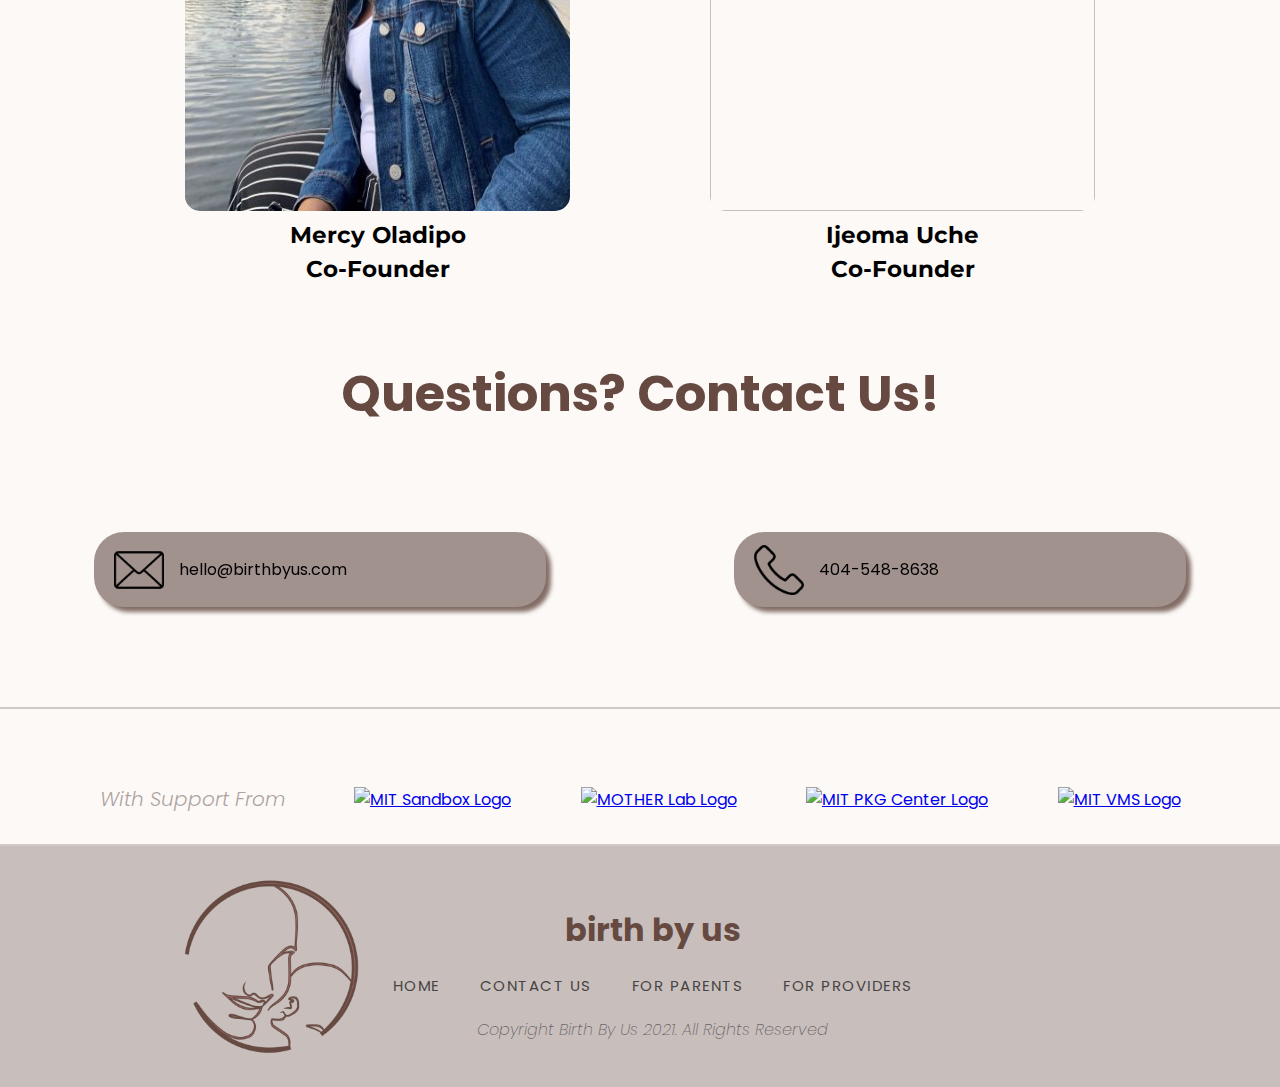
==== commit 4a6d3434: "finished landing page" ====
--- a/index.html
+++ b/index.html
@@ -105,7 +105,7 @@
     <div class="slideshow-container">
         <nav>
             <div id="NavBarContainer">
-                <a id="NavLogo" href="./index.html">
+                <a id="NavLogo" href="./">
                     birth by us
                 </a>
                 <ul>
@@ -190,34 +190,44 @@
       </div>
 
       <div class="brown-box" id="for-parents">
+        <div class="bb-text">
         <h6>FOR PARENTS</h6>  
         <h2>A Personalized, Adaptive Guide to Your Best Birth</h2>
         <hr color="#664A41"/>
         <p>
-          From new emotions and cravings to the bundle of joy growing inside of you, it’s hard to know what normal looks like as an expectant parent. The truth is, there isn’t one normal so let’s change the narrative. Birth By Us provides tailored check-ins at sequential points in your pregnancy to give you personalized health insights and top-tier resources, specific to your pregnancy, helping you stay afloat even as normal starts to shift. We’ll also help you stay connected with everyone from your provider to your doula to your partner, keeping them updated on your goals and key health stats.
+          From new emotions and cravings to the bundle of joy growing inside of you, it’s hard to know what <em>normal</em> looks like as an expectant parent. The truth is, there isn’t one normal so let’s change the narrative. Birth By Us provides tailored check-ins at sequential points in your pregnancy to give you personalized health insights and top-tier resources, specific to your pregnancy, helping you stay afloat even as normal starts to shift. We’ll also help you stay connected with everyone from your provider to your doula to your partner, keeping them updated on your goals and key health stats.
         </p>
         <span><img src="./images/checkbox-removebg-preview.png"> <h3>Curated Resource Directory</h3>  </span>
         <span><img src="./images/checkbox-removebg-preview.png"> <h3>Personalized Health Insights & Alerts</h3>  </span>
         <span><img src="./images/checkbox-removebg-preview.png"> <h3>In-app Birth Plan Creation</h3>  </span>
-       
-       
+      </div>
+      <div class="bb-img">
+        <img id = "parents-phone" src="./images/phone welcome screen.png">
+      </div>
 
       </div>
 
       <div class="cream-box" id="for-providers">
+        <div class = "cc-img">
+          <img src="./images/Group 86.png">
+      </div>
+        <div class= "cc-text">
         <h6>FOR PROVIDERS</h6>  
         <h2>Detailed Feedback to Improve Care</h2>
         <hr color="#664A41"/>
         <p>
-          From new emotions and cravings to the bundle of joy growing inside of you, it’s hard to know what normal looks like as an expectant parent. The truth is, there isn’t one normal so let’s change the narrative. Birth By Us provides tailored check-ins at sequential points in your pregnancy to give you personalized health insights and top-tier resources, specific to your pregnancy, helping you stay afloat even as normal starts to shift. We’ll also help you stay connected with everyone from your provider to your doula to your partner, keeping them updated on your goals and key health stats.
+          While the awareness of maternal health disparities is seemingly more present than ever, as providers, it can be hard to figure out where to start tackling this big problem. That’s where Birth By Us steps in. We take the guess-work out of improvement by turning your patient feedback into easily-understandable, routine quality reports placed side-by-side with the right set of resources to help you make the changes that matter most. We’ll also help you provide the most individualized care possible by connecting your patients with a robust directory of personalized resources to help them along their birth journey.
         </p>
         <span><img src="./images/checkbox-removebg-preview.png"> <h3>Aggregated Patient Feedback</h3>  </span>
         <span><img src="./images/checkbox-removebg-preview.png"> <h3>Connect Patients with Quality Resources</h3>  </span>
         <span><img src="./images/checkbox-removebg-preview.png"> <h3>Streamlined Alets on Patient Wellbeing</h3>  </span>
+      </div>
+      
+
        
-       
-
-      </div>
+
+      </div>
+      <hr color="#d1c9c6">
       <div class="meet-the-team">
         <h1>Meet the Team</h1>
         <div class="meet-the-team-pics">
@@ -225,7 +235,7 @@
         <div class="meet-the-team-span">
           <div class="container"> <img class="image"  src="./images/Mercy Oladipo Updated Headshot for outlook small.jpg">
             <div class="pic-overlay">
-              <div class="text">Lorem Ipsum blah blah</div>
+              <div class="text">Mercy is a co-founder of Birth By Us and an MIT pre-med student studying computer science and molecular biology. She is an advocate for safe birthing practices with a passion for Black maternal health and is excited about the role technology will play in resolving the Black maternal health crisis.</div>
             </div>
           </div>
         </a>
@@ -238,7 +248,11 @@
         <div  class="meet-the-team-span">
           <div class="container"><img  class= "image" src="./images/Ijeoma_Uche_Headshot.jpeg">
             <div class="pic-overlay">
-              <div class="text">Lorem Ipsum blah blah</div>
+              <div class="text">
+                    Ijeoma is a co-founder of Birth By Us and a pre-med graduate student at UC Berkeley studying Public Health in Maternal, Child, and Adolescent Health. Prior, se spent her time at Brown University researching disparities in maternal heath and is thrilled for the growth digital healthcare can bring to reproductive health, creating innovative and sustainable avenues to achieve health equity.
+            
+
+              </div>
           </div>
         </div>
       </a>
@@ -254,7 +268,7 @@
         <div class="q-button">
           <span>
           <img class="span-img" src="./images/envelope.png">
-          <p>hello@birthbyus.com</p>
+         <a href="mailto: hello@birthbyus.com"> <p>hello@birthbyus.com</p></a>
         </span>
         </div>
         <div class="q-button">
--- a/index.css
+++ b/index.css
@@ -669,11 +669,21 @@
   .brown-box{
       background-color: #C8BFBD;
       display: flex;
-      flex-direction: column;
-      align-items: flex-start;
-      padding:40px 420px 40px 70px;
+      flex-direction: row;
+      align-items: center;
+      justify-content: space-around;
       width:100%;
-  }
+      padding:20px;
+  }
+
+  .bb-text{
+    background-color: #C8BFBD;
+    display: flex;
+    flex-direction: column;
+    align-items: flex-start;
+    /* padding:40px 10px 40px 70px; */
+    width:60%;
+}
 
   .brown-box h2{
       color:#664A41;
@@ -697,7 +707,7 @@
       margin-bottom: 45px;
   }
   .brown-box hr{
-      width:966px;
+      width:880px;
       border-width:1px;
       margin-top: 25px;
       margin-bottom: 25px;
@@ -720,13 +730,24 @@
       color: #242424;
   }
 
+  .cream-box{
+    display: flex;
+    flex-direction: row;
+    align-items: center;
+    justify-content: space-around;
+    width:100%;
+    padding:20px;
+    margin-top:40px;
+    margin-bottom: 40px;
+  }
+
   .cream-box span{
       display: flex;
       flex-direction: row;
       justify-content: flex-start;
       align-items: center;
       margin-bottom: 10px;
-      margin-left: 520px;
+      /* margin-left: 320px; */
   }
   .cream-box span h3{
       margin-left: 20px;
@@ -739,19 +760,19 @@
     margin-bottom: 45px;
 }
 .cream-box hr{
-    width:966px;
+    width:806px;
     border-width:1px;
     margin-top: 25px;
     margin-bottom: 25px;
 }
 
-.cream-box{
+.cc-text{
    
     display: flex;
     flex-direction: column;
     align-items: flex-start;
-    padding:40px 70px 40px 420px;
-    width:100%;
+    /* padding:40px 70px 40px 100px; */
+    width:60%;
 }
 
 .cream-box h2{
@@ -847,6 +868,10 @@
 .q-button p{
     margin-left: 15px;
 }
+.q-button a{
+    color:black;
+    text-decoration: none;
+}
 
 .q-button:hover{
     background-color: #836e67;
@@ -928,7 +953,7 @@
     bottom: 0;
     left: 0;
     right: 0;
-    height: 100%;
+    height: 99%;
     width: 100%;
     opacity: 0;
     transition: .5s ease;
@@ -937,18 +962,44 @@
   }
   
   .container:hover .pic-overlay {
-    opacity: .8;
+    opacity: .9;
     cursor: pointer;
   }
   
   .text {
     color: white;
     font-size: 20px;
+    font-weight:300;
     position: absolute;
-    top: 50%;
-    left: 50%;
-    -webkit-transform: translate(-50%, -50%);
+    font-family: "Poppins";
+    /* top: 10%;
+    left: 10%; */
+    /* -webkit-transform: translate(-50%, -50%);
     -ms-transform: translate(-50%, -50%);
-    transform: translate(-50%, -50%);
-    text-align: center;
-  }
+    transform: translate(-50%, -50%); */
+    text-align: left; 
+    padding:20px;
+  }
+
+  #parents-phone{
+      width:287.5px;
+      height:512.9px;
+      padding-right: 40px;
+      transform: rotate(5.92deg);
+      padding-top: 10px;
+      padding-bottom: 10px;
+      filter: drop-shadow(5px 5px 2px #836e67);
+
+  }
+
+  .cc-img img{
+        width:287.5px;
+        height:512.9px;
+        padding-left: 40px;
+        transform: rotate(-5.92deg);
+        padding-top: 10px;
+        padding-bottom: 10px;
+        filter: drop-shadow(5px 5px 2px #836e67);
+  
+    
+  }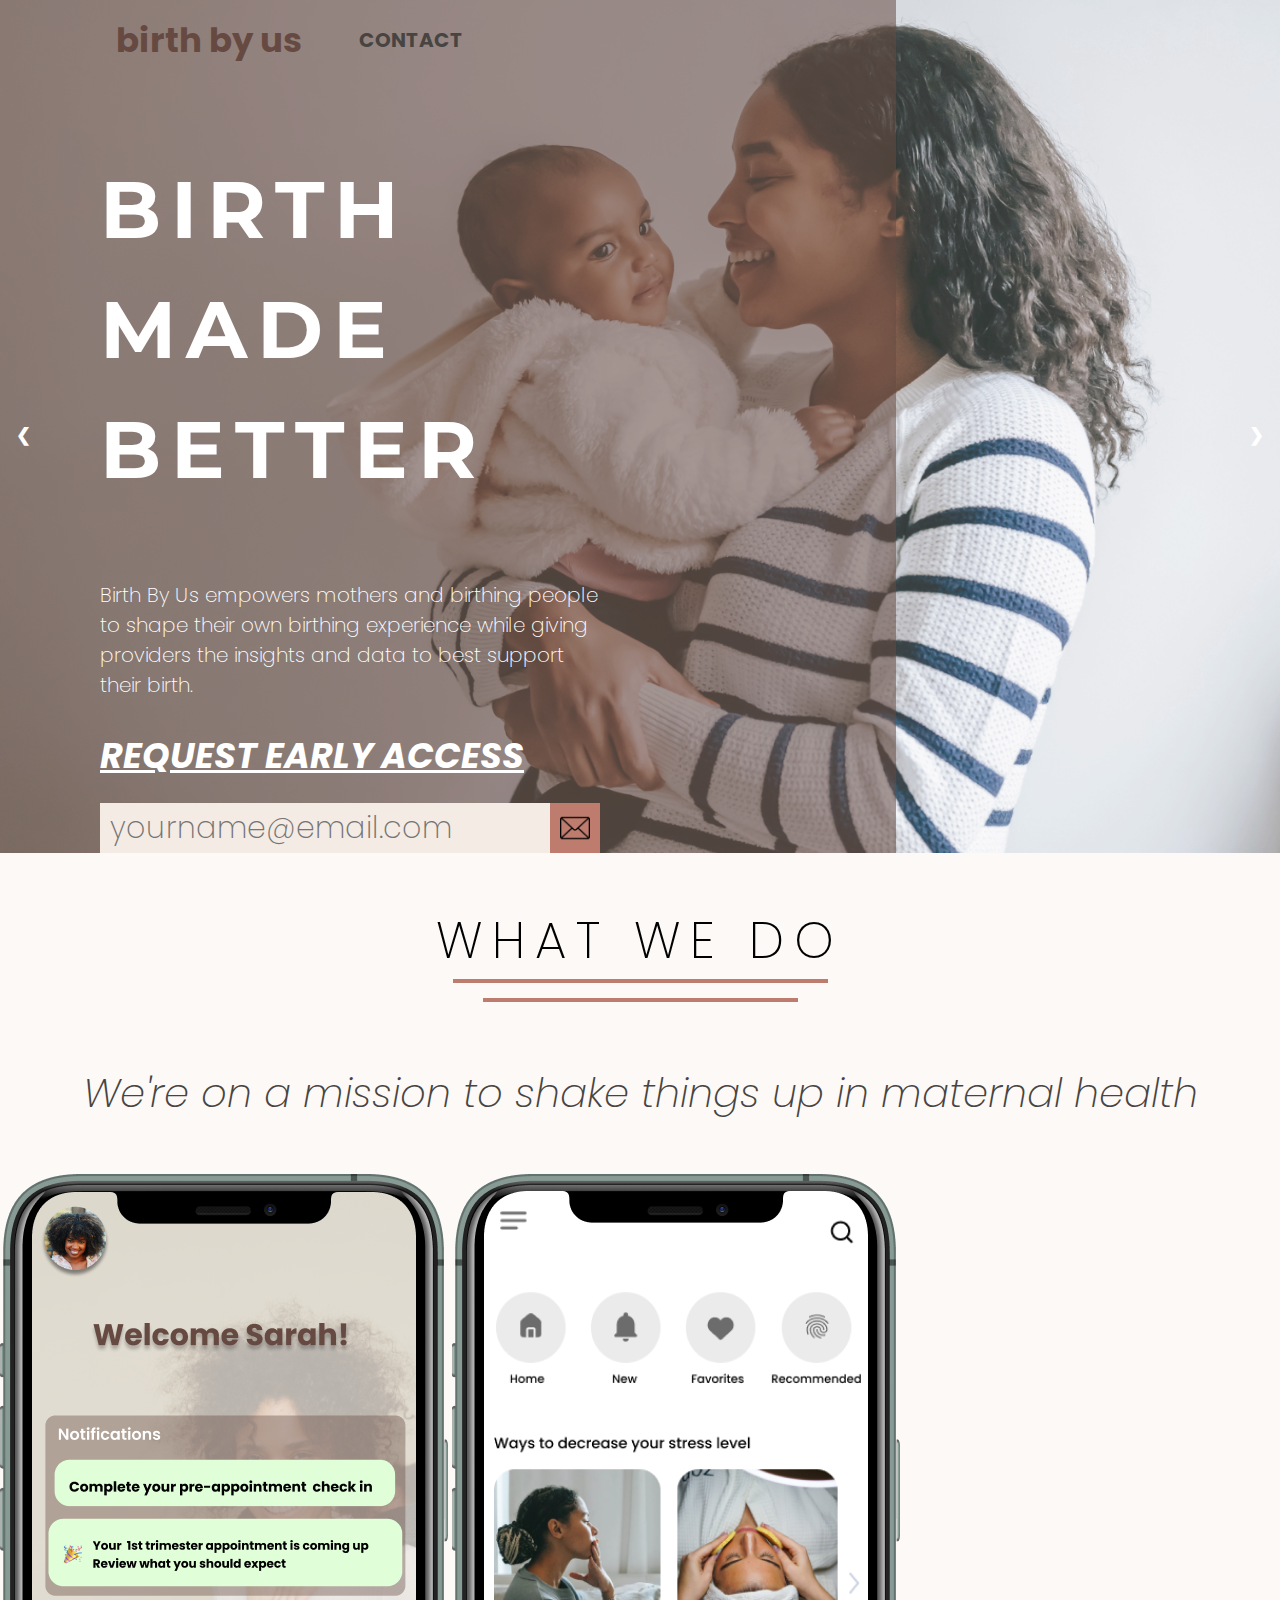
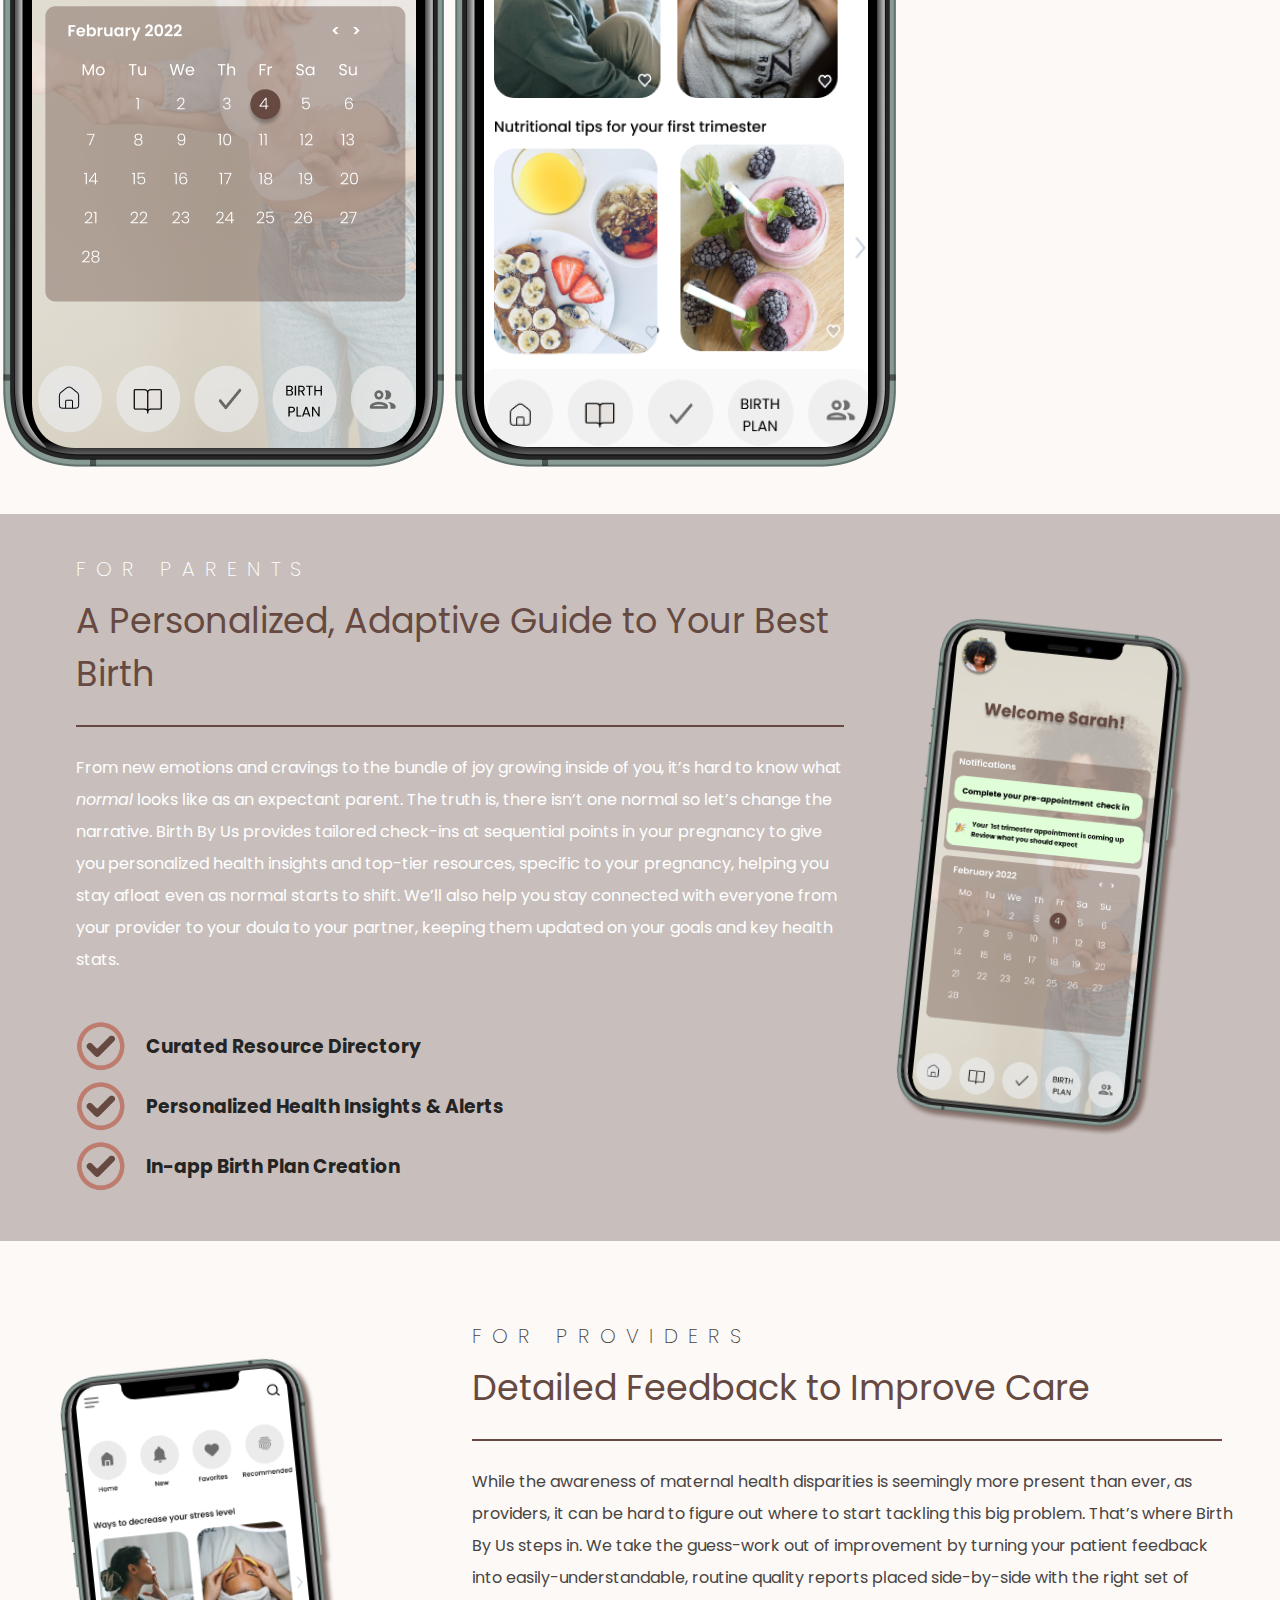
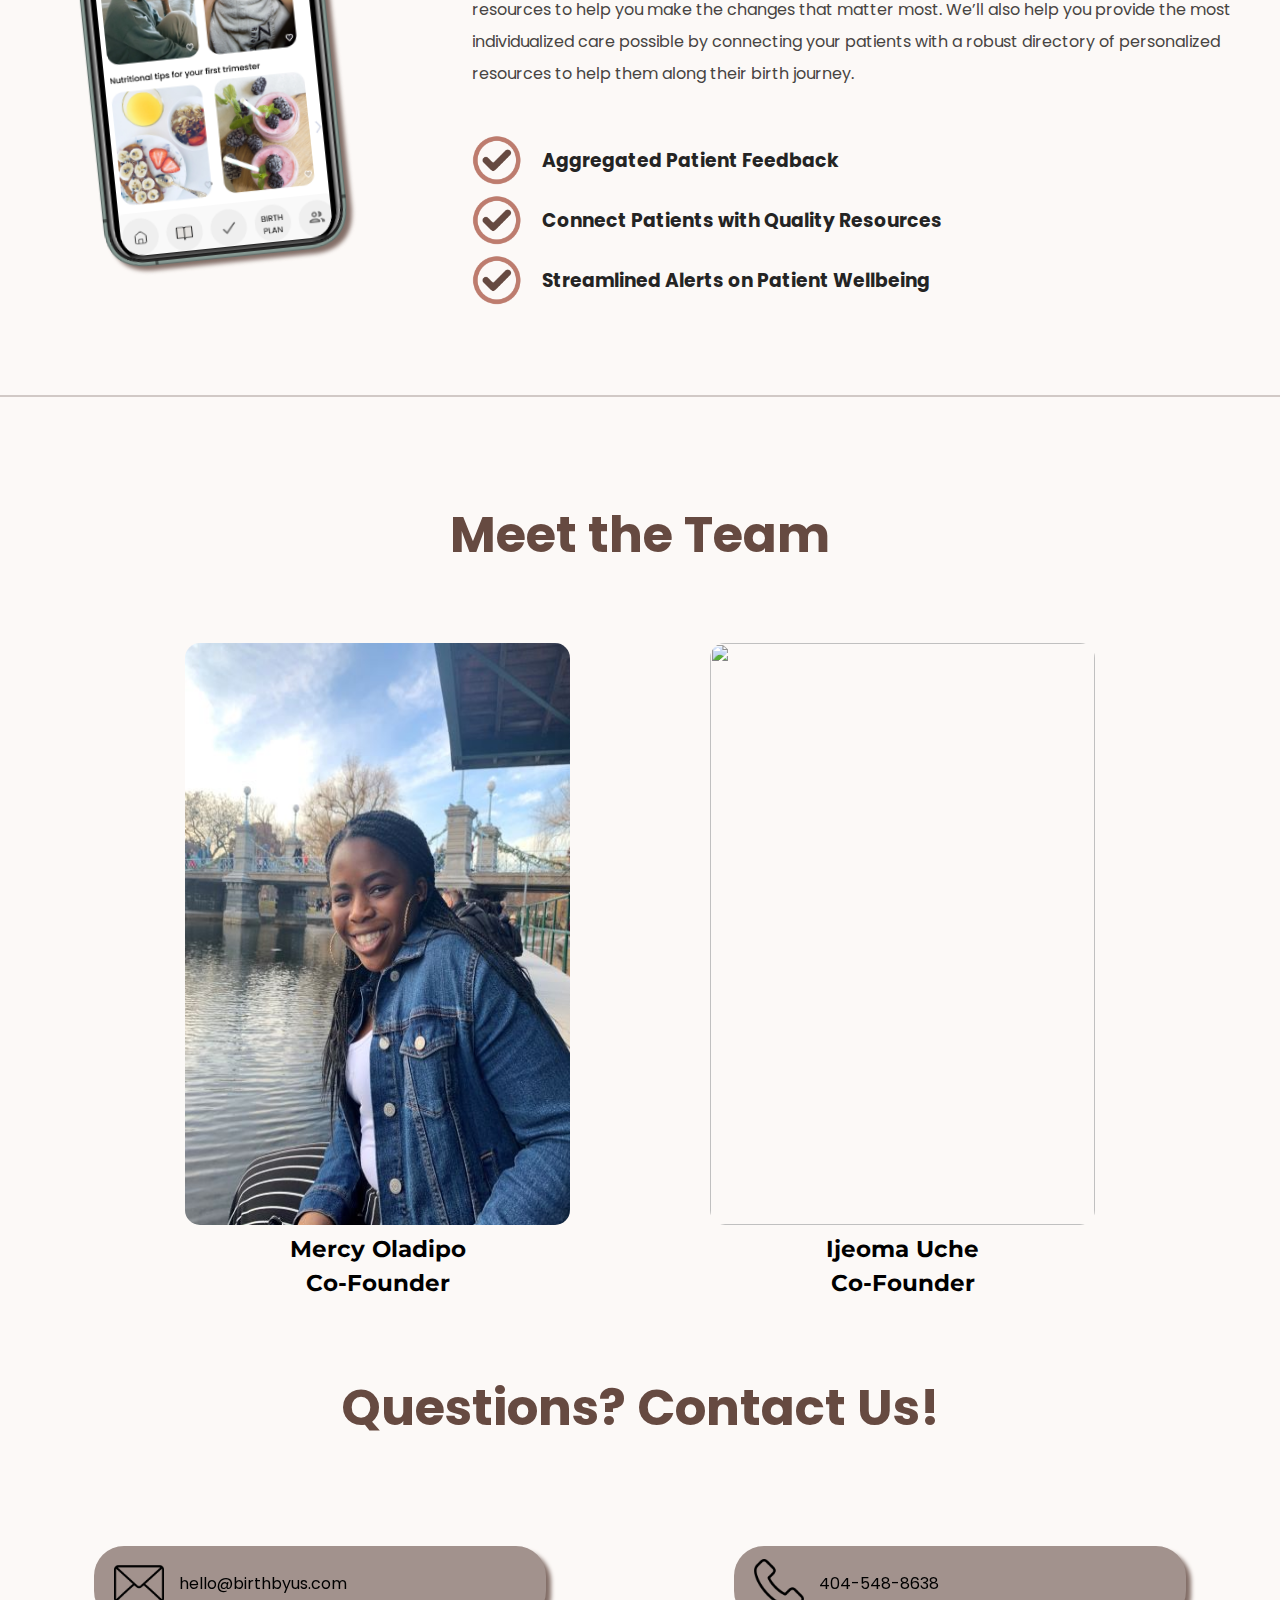
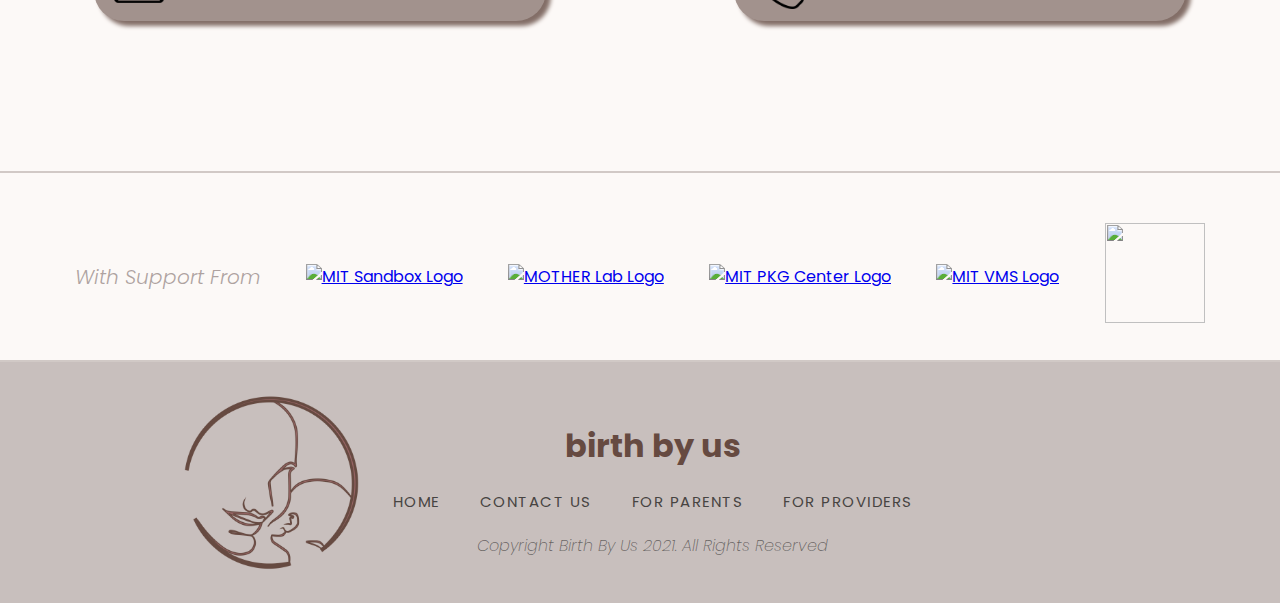
==== commit b8000fcd: "fixed team part and with support from" ====
--- a/index.html
+++ b/index.html
@@ -4,7 +4,7 @@
     <meta charset="UTF-8">
     <meta http-equiv="X-UA-Compatible" content="IE=edge">
     <meta name="viewport" content="width=device-width, initial-scale=1.0">
-    <title>Birth By Us - Coming Soon!</title>    
+    <title>Birth By Us - The Only Birth App You'll Ever Need</title>    
     <script src="https://code.jquery.com/jquery-3.6.0.js" integrity="sha256-H+K7U5CnXl1h5ywQfKtSj8PCmoN9aaq30gDh27Xc0jk=" crossorigin="anonymous"></script>
     <link rel="stylesheet" href="./index.css" />
     <link rel="stylesheet" href="https://fonts.googleapis.com/css2?family=Poppins:ital,wght@0,100;0,200;0,300;0,400;0,500;0,700;0,800;1,100;1,200;1,300;1,400;1,500;1,700&display=swap"/>
@@ -37,7 +37,7 @@
         });
       }
       </script>
-      <link rel="icon" type="image/x-icon"  href="./images/birthfinal_white (1).png" >
+      <link rel="icon" type="image/x-icon"  href="./images/birthfinal_brown (1).png" >
 </head>
 <body>
     <div id="overlay-cover-text">
@@ -54,6 +54,7 @@
   
 });
       </script>
+      <div class="animation">
         <h1> BIRTH </h1>
         <h1 id="made" >MADE</h1>
         <h1 id="by" class="hidden"> BY </h1>
@@ -61,7 +62,9 @@
         <h1 id="safer" class="hidden" >SAFER</h1>
         <h1 id="us" class="hidden"> US </h1>
         
-<!--         
+      </div>
+      
+<!--      
         <h1>BIRTH </h1>
             <h1> MADE </h1>
         <h1>BETTER</h1> -->
@@ -97,15 +100,21 @@
           .catch(error => console.error('Error!', error.message))
       })
     </script> -->
-    <div id="overlay-cover">
-  
-    </div>
-
-    
+    
+    <!-- <div class="mobiletag">
+      <h2 class="tagline-mobile"> birth made better. </h2>
+        <h2 class="tagline-mobile">birth made safer.</h2>
+        <h2 class="tagline-mobile">birth by us.</h2> 
+        </div>
+     -->
     <div class="slideshow-container">
+      
+      <div id="overlay-cover">
+
+      </div>
         <nav>
             <div id="NavBarContainer">
-                <a id="NavLogo" href="./">
+                <a id="NavLogo" href="index.html">
                     birth by us
                 </a>
                 <ul>
@@ -119,11 +128,11 @@
             </div>
         
         </nav>
-
+       
         <!-- Full-width images with number and caption text -->
         <div class="mySlides fade">
          
-          <img src="./images/mom looking at baby.jpg" style="width:100%">
+          <img src="./images/mom looking at baby.jpg" style="width:100%; display:block; height:100%;">
        
         </div>
       
@@ -143,6 +152,9 @@
         <!-- Next and previous buttons -->
         <a class="prev" onclick="plusSlides(-1)">&#10094;</a>
         <a class="next" onclick="plusSlides(1)">&#10095;</a>
+
+        
+
       </div>
       <!-- <div class="top-three">
         <div class="top-three-blurb">
@@ -187,47 +199,112 @@
         <hr color=#BD7C6E>
         <hr id="second-line" color=#BD7C6E>
         <h5>We're on a mission to shake things up in maternal health</h5>
-      </div>
-
-      <div class="brown-box" id="for-parents">
+        <p id="blurb2">
+          Birth By Us empowers mothers and birthing people to shape their own birthing experience while giving providers the insights and data to best support their birth.
+
+        </p>
+      </div>
+      <div class="parents-mobile-pics">
+        <img src="./images/phone welcome screen.png">
+        <img  src="./images/Group 86.png">
+
+      </div>
+
+      
+      <div class="brown-box">
         <div class="bb-text">
+          <div class="bb-header">
+        <h6>FOR PARENTS</h6>  
+        <h2>A Personalized, Adaptive Guide to Your Best Birth</h2>
+        <hr color="#664A41"/>
+      </div>
+     
+     
+     
+        <p>
+          From new emotions and cravings to the bundle of joy growing inside of you, it’s hard to know what <em>normal</em> looks like as an expectant parent. The truth is, there isn’t one normal so let’s change the narrative. Birth By Us provides tailored check-ins at sequential points in your pregnancy to give you personalized health insights and top-tier resources, specific to your pregnancy, helping you stay afloat even as normal starts to shift. We’ll also help you stay connected with everyone from your provider to your doula to your partner, keeping them updated on your goals and key health stats.
+        </p>
+        <span><img src="./images/checkbox-removebg-preview.png"> <h3>Curated Resource Directory</h3>  </span>
+        <span><img src="./images/checkbox-removebg-preview.png"> <h3>Personalized Health Insights & Alerts</h3>  </span>
+        <span><img src="./images/checkbox-removebg-preview.png"> <h3>In-app Birth Plan Creation</h3>  </span>
+      </div>
+      <div class="bb-img">
+        <img id = "parents-phone" src="./images/phone welcome screen.png">
+      </div>
+    </div>
+      </div>
+
+      <div class="cream-box-container" id="for-providers">
+       
+        <div class= "cream-box">
+        <div class = "cc-img">
+          <img id="providers-phone" src="./images/Group 86.png">
+      </div>
+        <div class= "cc-text">
+          <div class="cc-header">
+            <h6>FOR PROVIDERS</h6>  
+            <h2>Detailed Feedback to Improve Care</h2>
+            <hr color="#664A41"/>
+          </div>
+         
+        <p>
+          While the awareness of maternal health disparities is seemingly more present than ever, as providers, it can be hard to figure out where to start tackling this big problem. That’s where Birth By Us steps in. We take the guess-work out of improvement by turning your patient feedback into easily-understandable, routine quality reports placed side-by-side with the right set of resources to help you make the changes that matter most. We’ll also help you provide the most individualized care possible by connecting your patients with a robust directory of personalized resources to help them along their birth journey.
+        </p>
+        <span><img src="./images/checkbox-removebg-preview.png"> <h3>Aggregated Patient Feedback</h3>  </span>
+        <span><img src="./images/checkbox-removebg-preview.png"> <h3>Connect Patients with Quality Resources</h3>  </span>
+        <span><img src="./images/checkbox-removebg-preview.png"> <h3>Streamlined Alerts on Patient Wellbeing</h3>  </span>
+      </div>
+    </div>
+
+
+    
+       
+
+      </div>
+
+      <div class="for-parents-mobile">
         <h6>FOR PARENTS</h6>  
         <h2>A Personalized, Adaptive Guide to Your Best Birth</h2>
         <hr color="#664A41"/>
         <p>
           From new emotions and cravings to the bundle of joy growing inside of you, it’s hard to know what <em>normal</em> looks like as an expectant parent. The truth is, there isn’t one normal so let’s change the narrative. Birth By Us provides tailored check-ins at sequential points in your pregnancy to give you personalized health insights and top-tier resources, specific to your pregnancy, helping you stay afloat even as normal starts to shift. We’ll also help you stay connected with everyone from your provider to your doula to your partner, keeping them updated on your goals and key health stats.
         </p>
-        <span><img src="./images/checkbox-removebg-preview.png"> <h3>Curated Resource Directory</h3>  </span>
+        <div class="parents-mobile-buttons-pics">
+          <div class="parent-mobile-buttons">
+            <span><img src="./images/checkbox-removebg-preview.png"> <h3>Curated Resource Directory</h3>  </span>
         <span><img src="./images/checkbox-removebg-preview.png"> <h3>Personalized Health Insights & Alerts</h3>  </span>
         <span><img src="./images/checkbox-removebg-preview.png"> <h3>In-app Birth Plan Creation</h3>  </span>
-      </div>
-      <div class="bb-img">
-        <img id = "parents-phone" src="./images/phone welcome screen.png">
-      </div>
-
-      </div>
-
-      <div class="cream-box" id="for-providers">
-        <div class = "cc-img">
-          <img src="./images/Group 86.png">
-      </div>
-        <div class= "cc-text">
+        
+          </div>
+        </div>
+
+        
+      </div>
+
+      <hr color="#d1c9c6">
+
+      <div class="for-providers-mobile">
         <h6>FOR PROVIDERS</h6>  
         <h2>Detailed Feedback to Improve Care</h2>
         <hr color="#664A41"/>
         <p>
-          While the awareness of maternal health disparities is seemingly more present than ever, as providers, it can be hard to figure out where to start tackling this big problem. That’s where Birth By Us steps in. We take the guess-work out of improvement by turning your patient feedback into easily-understandable, routine quality reports placed side-by-side with the right set of resources to help you make the changes that matter most. We’ll also help you provide the most individualized care possible by connecting your patients with a robust directory of personalized resources to help them along their birth journey.
+  
+            While the awareness of maternal health disparities is seemingly more present than ever, as providers, it can be hard to figure out where to start tackling this big problem. That’s where Birth By Us steps in. We take the guess-work out of improvement by turning your patient feedback into easily-understandable, routine quality reports placed side-by-side with the right set of resources to help you make the changes that matter most. We’ll also help you provide the most individualized care possible by connecting your patients with a robust directory of personalized resources to help them along their birth journey.
+          
         </p>
-        <span><img src="./images/checkbox-removebg-preview.png"> <h3>Aggregated Patient Feedback</h3>  </span>
-        <span><img src="./images/checkbox-removebg-preview.png"> <h3>Connect Patients with Quality Resources</h3>  </span>
-        <span><img src="./images/checkbox-removebg-preview.png"> <h3>Streamlined Alets on Patient Wellbeing</h3>  </span>
-      </div>
-      
-
-       
-
-      </div>
-      <hr color="#d1c9c6">
+        <div class="providers-mobile-buttons-pics">
+          <div class="providers-mobile-buttons">
+            <span><img src="./images/checkbox-removebg-preview.png"> <h3>Aggregated Patient Feedback</h3>  </span>
+            <span><img src="./images/checkbox-removebg-preview.png"> <h3>Connect Patients with Quality Resources</h3>  </span>
+            <span><img src="./images/checkbox-removebg-preview.png"> <h3>Streamlined Alerts on Patient Wellbeing</h3>  </span>
+          
+          </div>
+          <br>
+          <hr color="#d1c9c6">
+        </div>
+
+        
+      </div>
       <div class="meet-the-team">
         <h1>Meet the Team</h1>
         <div class="meet-the-team-pics">
@@ -249,7 +326,7 @@
           <div class="container"><img  class= "image" src="./images/Ijeoma_Uche_Headshot.jpeg">
             <div class="pic-overlay">
               <div class="text">
-                    Ijeoma is a co-founder of Birth By Us and a pre-med graduate student at UC Berkeley studying Public Health in Maternal, Child, and Adolescent Health. Prior, se spent her time at Brown University researching disparities in maternal heath and is thrilled for the growth digital healthcare can bring to reproductive health, creating innovative and sustainable avenues to achieve health equity.
+                    Ijeoma is a co-founder of Birth By Us and a pre-med graduate student at UC Berkeley studying Public Health in Maternal, Child, and Adolescent Health. Prior, she spent her time at Brown University researching disparities in maternal heath and is thrilled for the growth digital healthcare can bring to reproductive health, creating innovative and sustainable avenues to achieve health equity.
             
 
               </div>
@@ -262,7 +339,42 @@
       </div>
       </div>
     </div>
-      
+    <div class="meet-the-team-mobile">
+      <h1>Meet the Team</h1>
+      <div class = "team-pic-bio">
+        <div class="team-pic">
+          <a href= "https://www.linkedin.com/in/mercyoladipo/">
+          <img src="./images/Mercy Oladipo Updated Headshot for outlook small.jpg">
+       </a>
+        </div>
+        <div class="team-bio">
+            <h2>Mercy Oladipo </h2>
+            <h5>Co-Founder</h5>
+            <p>
+              Mercy is a co-founder of Birth By Us and an MIT pre-med student studying computer science and molecular biology. She is an advocate for safe birthing practices with a passion for Black maternal health and is excited about the role technology will play in resolving the Black maternal health crisis.
+            </p>
+
+        </div>
+      </div>
+      
+      <div class = "team-pic-bio">
+        <div class="team-pic">
+          <a href="https://www.linkedin.com/in/ijeoma-uche-0233a2201/">
+            <img  src="./images/Ijeoma_Uche_Headshot.jpeg">
+          </a>
+        </div>
+        <div class="team-bio"> 
+          <h2>Ijeoma Uche</h2>
+            <h5>Co-Founder</h5>
+            <p>
+              Ijeoma is a co-founder of Birth By Us and a pre-med graduate student at UC Berkeley studying Public Health in Maternal, Child, and Adolescent Health. Prior, she spent her time at Brown University researching disparities in maternal heath and is thrilled for the growth digital healthcare can bring to reproductive health, creating innovative and sustainable avenues to achieve health equity.
+            
+              </p>
+        </div>
+
+      </div>
+    </div>
+      <div class="questions-container">
         <h1 id="questions">Questions? Contact Us!</h1>
         <div class="questions">
         <div class="q-button">
@@ -279,10 +391,30 @@
         </div>
       
     </div>
+  </div>
+<br>
+  <div class="questions-container-mobile">
+    <h1>Questions? </h1>
+     <h1>Contact Us!</h1>
+     
+      <div class="q-button-mobile">
+        <span>
+        <img class="span-img" src="./images/envelope.png">
+       <a href="mailto: hello@birthbyus.com"> <p>hello@birthbyus.com</p></a>
+      </span>
+      </div>
+      <div class="q-button-mobile">
+        <span>
+        <img class="span-img" src="./images/telephone (1).png">
+        <p>404-548-8638</p>
+      </span>
+      </div>
+  </div>
+  <br>
       <hr color="#d1c9c6">
       <br>
       <br>
-      <br>
+      
       
       <div class="logo-cloud">
         <h6> With Support From</h6>
@@ -290,7 +422,37 @@
         <a href="https://motherlab.org/"><img src="./images/cropped-final-motherlab-logo-removebg-preview.png" alt="MOTHER Lab Logo"/></a> 
        <a href="https://pkgcenter.mit.edu/"> <img src="./images/mit pkg logo.png" alt="MIT PKG Center Logo"/> </a>
         <a href="https://vms.mit.edu/"><img src="./images/mit_vms-removebg-preview.png" alt= "MIT VMS Logo" /></a> 
-      </div>
+        <a href="https://esg.mit.edu/"><img src="./images/MIT_ESG_logo_RGB__2_-1-removebg-preview.png">   </a>
+      </div>
+      <div class="logo-cloud-mobile">
+        <h6> With Support From</h6>
+        <table>
+          <tr>
+            <td>
+              <a href="https://pkgcenter.mit.edu/"> <img src="./images/mit pkg logo.png" alt="MIT PKG Center Logo"/> </a>
+            </td>
+            <td>
+              <a href="https://esg.mit.edu/"><img src="./images/MIT_ESG_logo_RGB__2_-1-removebg-preview.png">   </a>
+            </td>
+          </tr>
+          <tr>
+            <td>
+              <a href="https://motherlab.org/"><img src="./images/cropped-final-motherlab-logo-removebg-preview.png" alt="MOTHER Lab Logo"/></a> 
+            </td>
+            <td>
+              <a href="https://vms.mit.edu/"><img src="./images/mit_vms-removebg-preview.png" alt= "MIT VMS Logo" /></a> 
+            </td>
+          </tr>
+          <tr>
+            <td><a href="http://sandbox.mit.edu/"> <img src="./images/mit sandbox.png" id="sandbox" alt="MIT Sandbox Logo"/> </a>
+            </td>
+          </tr>
+        </table>
+        
+       
+        
+      </div>
+
       <hr color="#d1c9c6">
 
       <div class="correct-footer">
--- a/index.css
+++ b/index.css
@@ -173,7 +173,7 @@
 * {box-sizing:border-box}
 
 #overlay-cover{
-    height:990px;
+    height:100%;
     width: 70%;
     position:absolute;
     z-index: 90;
@@ -628,7 +628,7 @@
   .hidden{display:none}
   #blurb{
       position: absolute;
-      top:520px;
+      top:580px;
   }
 
   .what-we-do{
@@ -664,6 +664,7 @@
       font-size: 40px;
       color: #474442;
       margin-top: 46px;
+      text-align: center;
   }
 
   .brown-box{
@@ -672,9 +673,13 @@
       flex-direction: row;
       align-items: center;
       justify-content: space-around;
-      width:100%;
-      padding:20px;
-  }
+      width:100vw;
+      padding:40px;
+      margin-top:40px;
+      margin-bottom: 40px;
+  }
+
+  
 
   .bb-text{
     background-color: #C8BFBD;
@@ -682,21 +687,27 @@
     flex-direction: column;
     align-items: flex-start;
     /* padding:40px 10px 40px 70px; */
-    width:60%;
-}
-
-  .brown-box h2{
+    width:60vw;
+    
+}
+    .brown-box-header{
+        width:100%;
+        padding:20px;
+    }
+  .bb-text h2{
       color:#664A41;
       font-family: "Poppins";
       font-size: 35px;
       font-weight: 400;
   }
 
-  .brown-box h6{
+  .bb-text h6{
+
       color:white;
       font-weight: 200;
       letter-spacing: 10px;
       font-size: 20px;
+      text-align: left;
       font-style: normal;
       margin-bottom: 10px;
   }
@@ -706,8 +717,9 @@
       line-height: 2;
       margin-bottom: 45px;
   }
-  .brown-box hr{
-      width:880px;
+ 
+  .bb-header hr{
+      width:100%;
       border-width:1px;
       margin-top: 25px;
       margin-bottom: 25px;
@@ -730,14 +742,25 @@
       color: #242424;
   }
 
+  .cream-box-container{
+      width:100vw;
+  }
+  .cc-header{
+      width:100%;
+     
+      display: flex;
+      flex-direction: column;
+      align-items: flex-start;
+      padding-right: 40px;
+  }
   .cream-box{
     display: flex;
     flex-direction: row;
     align-items: center;
-    justify-content: space-around;
+    justify-content: space-between;
     width:100%;
-    padding:20px;
-    margin-top:40px;
+    padding:40px;
+    /* margin-top:40px; */
     margin-bottom: 40px;
   }
 
@@ -759,8 +782,8 @@
     line-height: 2;
     margin-bottom: 45px;
 }
-.cream-box hr{
-    width:806px;
+.cc-header hr{
+    width:750px;
     border-width:1px;
     margin-top: 25px;
     margin-bottom: 25px;
@@ -772,23 +795,25 @@
     flex-direction: column;
     align-items: flex-start;
     /* padding:40px 70px 40px 100px; */
-    width:60%;
-}
-
-.cream-box h2{
+    width:60vw;
+}
+
+
+.cc-header h2{
     color:#664A41;
     font-family: "Poppins";
     font-size: 35px;
     font-weight: 400;
 }
 
-.cream-box h6{
+.cc-header h6{
     color: #474442;
     font-weight: 200;
     letter-spacing: 10px;
     font-size: 20px;
     font-style: normal;
     margin-bottom: 10px;
+    text-align: left;
 }
 
 .meet-the-team{
@@ -981,6 +1006,7 @@
     padding:20px;
   }
 
+
   #parents-phone{
       width:287.5px;
       height:512.9px;
@@ -989,8 +1015,14 @@
       padding-top: 10px;
       padding-bottom: 10px;
       filter: drop-shadow(5px 5px 2px #836e67);
-
-  }
+      /* width:100%;
+      height:100%; */
+
+  }
+  /* .bb-img{
+      width: 30%;
+      height:60%;
+  } */
 
   .cc-img img{
         width:287.5px;
@@ -1002,4 +1034,376 @@
         filter: drop-shadow(5px 5px 2px #836e67);
   
     
-  }+  }
+  #blurb2, #tagline-mobile{
+      display: none
+  }
+  .tagline-mobile{
+    font-family: "poppins";
+    color: #664A41;
+    font-size: 16px;
+    font-style: italic;
+    text-align: center;
+    display:none;
+    font-weight:300;
+    text-shadow: 2px 1px .5px white;
+
+  }
+
+  .for-parents-mobile {
+      display: none;
+      text-align: center;
+     padding:20px;
+       background-color: #C8BFBD;
+  }
+  .for-providers-mobile{
+      display: none;
+      text-align: center;
+      padding:20px;
+  }
+
+  .meet-the-team-mobile{
+      display: none;
+      flex-direction: column;
+      align-items: flex-start;
+      justify-content: space-evenly;
+  }
+  .questions-container-mobile{
+      display: none;
+  }
+  .logo-cloud-mobile{
+      display: none;
+  }
+
+  @media only screen and (max-width: 600px) {
+    .what-we-do{
+        text-align: center;
+    }
+    .what-we-do h5{
+        display: none;
+    } 
+   .slideshow-container{
+      height: max-content;
+      margin: none;
+    }
+    #overlay-cover{
+        display: contents;
+        text-align:center;
+    }
+    .animation{
+        display: none;
+    }
+    nav{
+        margin-left:5%;
+    }
+    nav a{
+        color:#F4EBE4;
+
+    }
+    nav a:hover{
+        color:white;
+    }
+
+    #blurb2{
+        display:contents;
+        padding:50px;
+        margin-top: 30px;
+    }
+
+    .tagline-mobile{
+        display: contents;
+        text-align: center;
+
+    }
+    /* .mobiletag{
+        width:100vw;
+  
+        text-align: center;
+        display: flex;
+        justify-content: space-around;
+        position: absolute;
+        top:300px;
+        z-index: 2;
+
+    } */
+    #overlay-cover-text{
+        padding:0px;
+        display: none;
+    }
+    .prev, .next{
+        padding:10px;
+    }
+    #blurb{
+        display: none;
+    }
+    .brown-box, .cream-box-container{
+        display: none;
+        
+    }
+    .parent-mobile-pics{
+        display: none;
+    }
+    /* .brown-box, .cream-box{
+        justify-content: space-around;
+        margin:20px;
+        align-items: center;
+        
+    }
+    .bb-text p{
+        font-size: 14px;
+        padding:10px;
+    }
+
+    #parents-phone, #providers-phone{
+        width:230px;
+      height:410.32px;
+      transform: rotate(0deg);
+
+      
+    }
+    .bb-img{
+        padding:30px;
+    }
+     .bb-header, .cc-header{
+      width:100vw;
+      padding:20px;
+      text-align: center;
+  }
+   .bb-header h6, .cc-header h6{
+       text-align: center;
+   }
+.cc-header hr{
+    width:100vw;
+}
+.cc-header{
+    padding-right: 0;
+    width: 100vw;
+    align-items: center;
+} */
+    
+    .for-parents-mobile{
+        display: block;
+        background-color: #C8BFBD;
+        width: 100vw;
+        padding:20px;
+     
+        
+    }
+    .for-parents-mobile h2{
+        color:#664A41;
+      font-family: "Poppins";
+      font-size: 30px;
+      font-weight: 400;
+     
+    }
+
+    .for-parents-mobile h6{
+        color:white;
+        font-weight: 200;
+        letter-spacing: 10px;
+        font-size: 20px;
+        text-align: center;
+        font-style: normal;
+        margin-bottom: 10px;
+        margin-top:20px;
+    }
+    .for-parents-mobile p{
+        margin-top: 20px;
+        color:white;
+        line-height: 2;
+        margin-bottom: 45px;
+       }
+     
+    .parent-mobile-buttons-pics{
+        display: flex;
+        flex-direction: row;
+        justify-content: space-evenly;
+    }
+   
+   
+    .parent-mobile-buttons-pics hr{
+        width:100%;
+        border-width:1px;
+        margin-top: 25px;
+        margin-bottom: 25px;
+    }
+    .parent-mobile-buttons span, .providers-mobile-buttons span {
+        display: flex;
+        flex-direction: row;
+        justify-content: flex-start;
+        align-items: center;
+        margin-bottom: 10px;
+        /* text-align: left; */
+    }
+  
+    span img{
+        width:50px;
+        height:50px;
+    }
+  
+    .parent-mobile-buttons span h3, .providers-mobile-buttons span h3{
+        margin-left:20px;
+        color: #242424;
+        font-size: 14px;
+
+    }
+    .parents-mobile-pics{
+        display: flex;
+        flex-direction: row;
+        justify-content: space-around;
+        align-items: center;
+        margin-bottom: 40px;
+    }
+
+    .parents-mobile-pics img{
+        width:230px;
+      height:475.32px;
+    }
+    .for-providers-mobile{
+        display: block;
+        width: 100vw;
+        padding:20px;
+     
+        
+    }
+    .for-providers-mobile h2{
+        color:#664A41;
+      font-family: "Poppins";
+      font-size: 30px;
+      font-weight: 400;
+     
+    }
+
+    .for-providers-mobile h6{
+        color: black;
+        font-weight: 200;
+        letter-spacing: 10px;
+        font-size: 20px;
+        text-align: center;
+        font-style: normal;
+        margin-bottom: 10px;
+        margin-top:20px;
+    }
+    .for-providers-mobile p{
+        margin-top: 20px;
+        color:black;
+        line-height: 2;
+        margin-bottom: 45px;
+       }
+       .meet-the-team-mobile{
+        display: flex;
+        flex-direction: column;
+        align-items: center;
+        justify-content: center;
+    }
+    .meet-the-team-mobile h1{
+        color: #664A41;
+        margin-bottom: 40px;
+    }
+  
+    .meet-the-team{
+        display: none;
+    }
+  
+    .team-pic-bio{
+        display: flex;
+        flex-direction: row;
+        justify-content: space-around;
+        align-items: center;
+        margin-bottom: 30px;
+    }
+
+    .team-pic-bio img{
+        width: 250px;
+        border-radius:20px;
+    }
+    .team-pic{
+        height:100%;
+    }
+    .team-bio{
+        width:250px;
+        padding-left: 25px;
+    }
+    .team-bio h5{
+        font-family: "Monserrat", sans-serif;
+        font-style: italic;
+        font-weight: 300;
+        letter-spacing: 2px;
+    }
+    .team-bio h2{
+        color: #664A41;
+        font-weight: 500;
+    }
+
+    .team-bio p{
+        margin-top:15px;
+    }
+    .questions-container{
+        display: none;
+    }
+    .questions-container-mobile{
+        display: flex;
+        flex-direction: column;
+        align-items: center;
+    }
+    .questions-container-mobile h1{
+        color: #664A41;
+        font-size: 40px;
+    }
+    .q-button-mobile{
+        background-color: #a2928d;
+        border-radius: 30px;
+        width: 452px;
+        height: 75px;
+        margin:20px;
+        padding:20px;
+        filter: drop-shadow(5px 5px 2px #836e67);
+        display: flex;
+        align-items: center; 
+
+    }
+    .q-button-mobile span{
+        display: flex;
+        flex-direction: row;
+        align-items: center;
+        /* padding:20px; */
+        
+    }
+    .q-button-mobile p{
+        margin-left: 15px;
+    }
+    .q-button-mobile a{
+        color:black;
+        text-decoration: none;
+    }
+    
+    .q-button-mobile:hover{
+        background-color: #836e67;
+    }
+    html, body{overflow-x: hidden;}
+    .logo-cloud{
+        display: none;
+    }
+    .logo-cloud-mobile{
+        display: flex;
+        flex-direction: column;
+        justify-content: center;
+        
+      
+    }
+    .logo-cloud-mobile table{
+        top:0;
+    }
+    .logo-cloud-mobile img{
+        width:100px;
+        height:100px;
+        cursor: pointer;
+    }
+    
+    #sandbox{
+        width:167px;
+        height:100px;
+    }
+    
+  }
+
